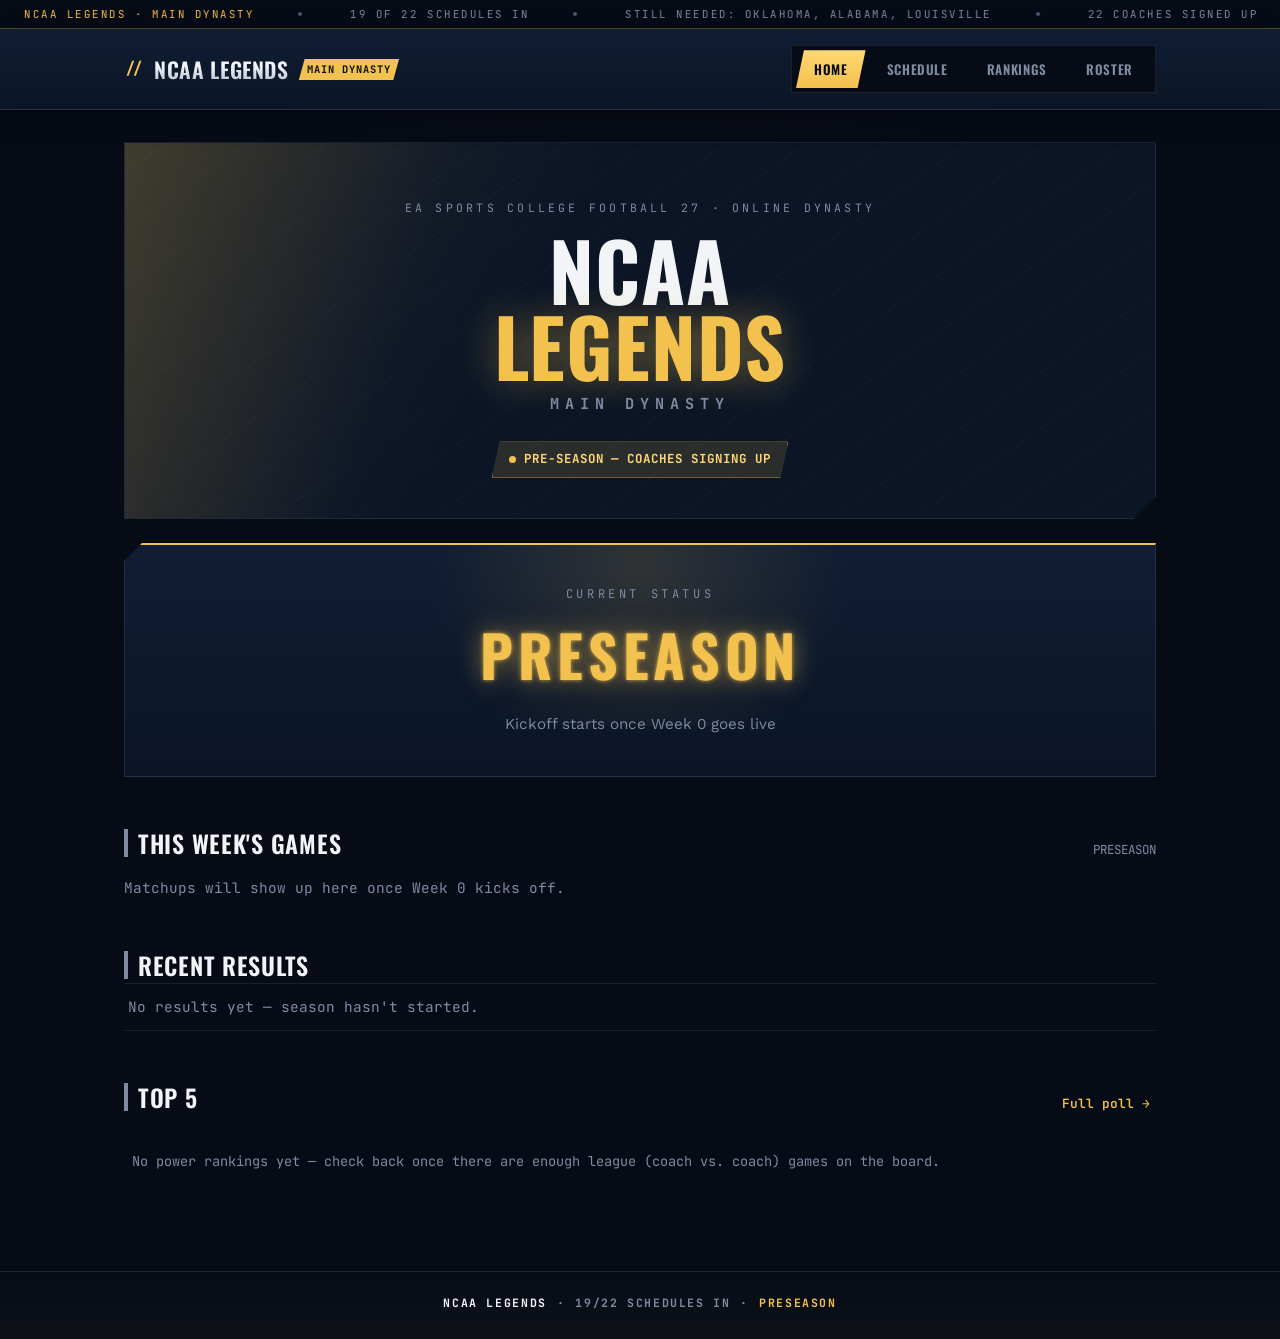
==== index.html @ 8797f4f7 "Point meta tags at org root URL Site moved from jbwestfall.github.io/ncaalegends.github.io/ to the o" ====
<!DOCTYPE html>
<html lang="en">
<head>
<meta charset="UTF-8">
<meta name="viewport" content="width=device-width, initial-scale=1.0">
<title>NCAA Legends — Main Dynasty</title>
<meta name="description" content="NCAA Legends Main Dynasty — an EA Sports College Football 27 online dynasty league. Schedule, power rankings, and roster.">

<!-- Favicon -->
<link rel="icon" type="image/svg+xml" href="favicon.svg">
<link rel="icon" type="image/png" sizes="32x32" href="favicon-32.png">
<link rel="apple-touch-icon" sizes="180x180" href="apple-touch-icon.png">

<!-- ============================================================
     LINK PREVIEWS (Discord, iMessage, Slack, Twitter)
     These MUST be absolute URLs — a relative path shows no preview
     at all. If the Pages URL ever changes (renaming the repo, or
     adding a custom domain), update all four below.

     The repo "ncaalegends.github.io" lives in the org "ncaalegends",
     so GitHub serves it as the organization site at the bare root -
     no account name, no path segment.
     ============================================================ -->
<meta property="og:type" content="website">
<meta property="og:site_name" content="NCAA Legends">
<meta property="og:title" content="NCAA Legends — Main Dynasty">
<meta property="og:description" content="EA Sports College Football 27 online dynasty. Schedule, power rankings, and the coach roster.">
<meta property="og:url" content="https://ncaalegends.github.io/">
<meta property="og:image" content="https://ncaalegends.github.io/og-image.png">
<meta property="og:image:width" content="1200">
<meta property="og:image:height" content="630">
<meta name="twitter:card" content="summary_large_image">
<meta name="twitter:title" content="NCAA Legends — Main Dynasty">
<meta name="twitter:description" content="EA Sports College Football 27 online dynasty. Schedule, power rankings, and the coach roster.">
<meta name="twitter:image" content="https://ncaalegends.github.io/og-image.png">
<link rel="canonical" href="https://ncaalegends.github.io/">
<meta name="theme-color" content="#060b16">

<link rel="preconnect" href="https://fonts.googleapis.com">
<link rel="preconnect" href="https://fonts.gstatic.com" crossorigin>
<link href="https://fonts.googleapis.com/css2?family=Oswald:wght@400;500;600;700&family=JetBrains+Mono:wght@400;600;700&family=Work+Sans:wght@400;500;600;700&display=swap" rel="stylesheet">
<link rel="stylesheet" href="style.css">
</head>
<body>

<a class="skip-link" href="#main">Skip to content</a>

<!-- Filled by renderTicker() from the data files — see script.js -->
<div class="ticker" aria-hidden="true">
  <div class="ticker-track" id="ticker-track"></div>
</div>

<header class="site-header">
  <div class="header-inner">
    <div class="league-mark">
      <span class="hash">//</span>
      <span class="league-name" id="league-name">NCAA LEGENDS</span>
      <span class="league-badge">MAIN DYNASTY</span>
    </div>
    <nav class="tabs" id="tabs" role="tablist" aria-label="Sections">
      <button class="tab-btn active" data-tab="home" role="tab" aria-selected="true" aria-controls="home">Home</button>
      <button class="tab-btn" data-tab="schedule" role="tab" aria-selected="false" aria-controls="schedule">Schedule</button>
      <button class="tab-btn" data-tab="rankings" role="tab" aria-selected="false" aria-controls="rankings">Rankings</button>
      <button class="tab-btn" data-tab="roster" role="tab" aria-selected="false" aria-controls="roster">Roster</button>
    </nav>
  </div>
</header>

<main id="main">

  <!-- HOME -->
  <section id="home" class="tab-panel active" role="tabpanel" tabindex="-1">

    <div class="hero">
      <div class="hero-bg"></div>
      <div class="hero-stripe"></div>
      <p class="hero-eyebrow">EA SPORTS COLLEGE FOOTBALL 27 &middot; ONLINE DYNASTY</p>
      <h1 class="hero-title">NCAA <span>LEGENDS</span></h1>
      <p class="hero-sub">MAIN DYNASTY</p>

      <div class="hero-status">
        <span class="status-dot"></span>
        <span id="launch-status">PRE-SEASON — COACHES SIGNING UP</span>
      </div>
    </div>

    <div class="jumbotron">
      <div class="jumbo-glow"></div>
      <div class="jumbo-frame" id="jumbo-frame"></div>
      <p class="jumbo-sub" id="week-summary"></p>
    </div>

    <div class="section-block">
      <div class="section-head">
        <h2 class="section-title">This Week's Games</h2>
        <span class="section-tag" id="this-week-tag"></span>
      </div>
      <div id="this-week-games"></div>
    </div>

    <div class="section-block">
      <h2 class="section-title">Recent Results</h2>
      <ul class="results-ticker" id="recent-results"></ul>
    </div>

    <div class="section-block">
      <div class="section-head">
        <h2 class="section-title">Top 5</h2>
        <button class="link-btn" data-tab="rankings">Full poll &rarr;</button>
      </div>
      <ol class="poll-list poll-preview" id="rankings-preview"></ol>
    </div>

  </section>

  <!-- SCHEDULE -->
  <section id="schedule" class="tab-panel" role="tabpanel" tabindex="-1">
    <div class="section-head">
      <h2 class="section-title">Schedule</h2>
      <span class="section-tag" id="schedule-coverage-tag"></span>
    </div>

    <div class="sched-toggle">
      <button class="sched-toggle-btn active" data-sched-view="weekly">Weekly</button>
      <button class="sched-toggle-btn" data-sched-view="team">By Team</button>
    </div>

    <div id="sched-weekly" class="sched-view active">
      <div class="sched-controls">
        <label for="week-select">Week</label>
        <select id="week-select"></select>
      </div>
      <div id="weekly-games"></div>
    </div>

    <div id="sched-team" class="sched-view">
      <div class="sched-controls">
        <label for="team-select">Team</label>
        <select id="team-select"></select>
      </div>
      <div id="team-schedule"></div>
    </div>
  </section>

  <!-- RANKINGS -->
  <section id="rankings" class="tab-panel" role="tabpanel" tabindex="-1">
    <div class="section-head">
      <h2 class="section-title">Power Rankings</h2>
      <span class="section-tag" id="rankings-week-label"></span>
    </div>
    <p class="rankings-note">Ranks league games only — coach vs. coach results, not CPU matchups.</p>
    <ol class="poll-list" id="full-rankings"></ol>
  </section>

  <!-- ROSTER -->
  <section id="roster" class="tab-panel" role="tabpanel" tabindex="-1">
    <div class="section-head">
      <h2 class="section-title">Coaches &amp; Teams</h2>
      <span class="section-tag" id="roster-count-tag"></span>
    </div>
    <div class="roster-grid" id="roster-grid"></div>
  </section>

</main>

<footer class="site-footer">
  <div class="footer-status" id="footer-status"></div>
  <div class="footer-links" id="footer-links"></div>
</footer>

<!-- Data files load before the logic. defer keeps them in order
     and waits for the DOM, so no DOMContentLoaded wrapper needed. -->
<script src="league-data.js" defer></script>
<script src="schedule-data.js" defer></script>
<script src="script.js" defer></script>
</body>
</html>
---- style.css ----
/* ============================================================
   DESIGN TOKENS
   Palette: EA Sports "gameday" HUD — deep navy field-under-lights,
   chrome steel, and a hot gold accent, with crimson reserved for
   live/urgent states. Diagonal-cut panels and angular buttons
   echo the menu language of EA Sports College Football 27.
   Type: Oswald (condensed display), Work Sans (body),
   JetBrains Mono (stats + digits).
   ============================================================ */
:root {
  --navy-deep: #060b16;
  --navy: #0b1526;
  --navy-panel: #101d33;
  /* --steel is the muted TEXT tone (4.9:1 on panels — readable).
     --steel-dim is 2.4:1 and must only ever be used for borders,
     separators and backgrounds. Never put text in steel-dim. */
  --steel: #7f8ba3;
  --steel-dim: #4d5872;

  /* Per-team accent. Set inline as --team on roster cards and
     schedule headers; falls back to gold when a team has none. */
  --team: var(--gold);
  --chalk: #f2f4f8;
  --gold: #f2c14e;
  --gold-bright: #ffd873;
  --gold-dim: rgba(242, 193, 78, 0.14);
  --crimson: #e0263a;
  --win: #3ecf7e;

  /* Twitch purple, lifted. The official #9146FF only manages 4.2:1
     against dark text at this size; this reads the same at a glance
     and clears AA at 7.4:1. */
  --twitch: #b388ff;
  --twitch-bright: #c9a8ff;
  --line: rgba(242, 244, 248, 0.09);
  --line-gold: rgba(242, 193, 78, 0.35);

  --font-display: 'Oswald', sans-serif;
  --font-body: 'Work Sans', sans-serif;
  --font-mono: 'JetBrains Mono', monospace;

  --cut: 14px; /* diagonal clip amount used across panels */
}

* { box-sizing: border-box; }

body {
  margin: 0;
  background:
    radial-gradient(1100px 500px at 50% -10%, rgba(242, 193, 78, 0.07), transparent 60%),
    var(--navy-deep);
  color: var(--chalk);
  font-family: var(--font-body);
  line-height: 1.5;
  -webkit-font-smoothing: antialiased;
}

h1, h2, h3 { margin: 0; }

button {
  font-family: inherit;
  cursor: pointer;
  border: none;
  background: none;
  color: inherit;
}

a { color: var(--gold); }

::selection { background: var(--gold); color: var(--navy-deep); }

.skip-link {
  position: absolute;
  left: -9999px;
  top: 0;
  z-index: 100;
  background: var(--gold);
  color: var(--navy-deep);
  padding: 10px 16px;
  font-weight: 700;
}
.skip-link:focus { left: 0; }

/* ============================================================
   TICKER (top HUD strip)
   ============================================================ */
.ticker {
  background: var(--navy-deep);
  border-bottom: 1px solid var(--line-gold);
  overflow: hidden;
  white-space: nowrap;
}

.ticker-track {
  display: inline-flex;
  gap: 48px;
  padding: 6px 0;
  animation: ticker-scroll 26s linear infinite;
  will-change: transform;
}

/* Now that the ticker carries real content it runs quiet, with
   only the league name in gold — otherwise a full-width band of
   gold text competes with the hero directly beneath it. */
.ticker-track span {
  font-family: var(--font-mono);
  font-size: 0.68rem;
  letter-spacing: 0.14em;
  color: var(--steel);
  text-transform: uppercase;
  padding: 0 24px;
  position: relative;
}

/* Keyed by class, not :first-child — the track contains several
   repetitions and the lead segment of each one must be gold, or the
   highlight jumps position every time the loop wraps. */
.ticker-track .ts-lead { color: var(--gold); }

.ticker-track span::after {
  content: '';
  position: absolute;
  right: -24px;
  top: 50%;
  transform: translateY(-50%);
  width: 4px;
  height: 4px;
  background: var(--steel-dim);
  border-radius: 50%;
}

@keyframes ticker-scroll {
  from { transform: translateX(0); }
  to { transform: translateX(-50%); }
}

/* ============================================================
   HEADER / NAV
   ============================================================ */
.site-header {
  position: sticky;
  top: 0;
  z-index: 10;
  background: linear-gradient(180deg, var(--navy-panel), var(--navy));
  border-bottom: 1px solid var(--line);
  box-shadow: 0 8px 24px rgba(0, 0, 0, 0.35);
}

.header-inner {
  max-width: 1080px;
  margin: 0 auto;
  padding: 16px 24px;
  display: flex;
  align-items: center;
  justify-content: space-between;
  gap: 24px;
  flex-wrap: wrap;
}

.league-mark {
  display: flex;
  align-items: center;
  gap: 10px;
}

.league-mark .hash {
  color: var(--gold);
  font-family: var(--font-mono);
  font-weight: 700;
}

.league-name {
  font-family: var(--font-display);
  font-weight: 600;
  letter-spacing: 0.03em;
  font-size: 1.35rem;
  text-transform: uppercase;
  background: linear-gradient(180deg, var(--chalk) 40%, var(--steel) 140%);
  -webkit-background-clip: text;
  background-clip: text;
  color: transparent;
}

.league-badge {
  font-family: var(--font-mono);
  font-size: 0.65rem;
  font-weight: 700;
  letter-spacing: 0.1em;
  color: var(--navy-deep);
  background: var(--gold);
  padding: 3px 8px;
  clip-path: polygon(6px 0, 100% 0, calc(100% - 6px) 100%, 0 100%);
}

.tabs {
  display: flex;
  gap: 3px;
  background: var(--navy-deep);
  padding: 4px;
  border: 1px solid var(--line);
}

.tab-btn {
  padding: 9px 18px;
  font-family: var(--font-display);
  font-size: 0.82rem;
  font-weight: 600;
  letter-spacing: 0.05em;
  text-transform: uppercase;
  color: var(--steel);
  clip-path: polygon(8px 0, 100% 0, calc(100% - 8px) 100%, 0 100%);
  transition: color 0.15s, background 0.15s;
}

.tab-btn:hover { color: var(--chalk); }

.tab-btn.active {
  background: linear-gradient(180deg, var(--gold-bright), var(--gold));
  color: var(--navy-deep);
}

/* ============================================================
   LAYOUT
   ============================================================ */
main {
  max-width: 1080px;
  margin: 0 auto;
  padding: 32px 24px 80px;
}

.tab-panel { display: none; }
.tab-panel.active { display: block; }

.section-block { margin-top: 48px; }

.section-head {
  display: flex;
  align-items: baseline;
  justify-content: space-between;
  gap: 12px;
  margin-bottom: 16px;
}

.section-title {
  font-family: var(--font-display);
  font-weight: 600;
  text-transform: uppercase;
  letter-spacing: 0.03em;
  font-size: 1.5rem;
  color: var(--chalk);
  position: relative;
  padding-left: 14px;
}

.section-title::before {
  content: '';
  position: absolute;
  left: 0;
  top: 4px;
  bottom: 4px;
  width: 4px;
  background: var(--steel);
}

.section-tag {
  font-family: var(--font-mono);
  font-size: 0.78rem;
  color: var(--steel);
}

.link-btn {
  font-family: var(--font-mono);
  font-size: 0.8rem;
  color: var(--gold);
  font-weight: 600;
}
.link-btn:hover { text-decoration: underline; }

/* ============================================================
   HERO  (NCAA Legends wordmark + launch status)
   ============================================================ */
.hero {
  position: relative;
  overflow: hidden;
  padding: 56px 28px 40px;
  text-align: center;
  border: 1px solid var(--line);
  background: var(--navy);
  clip-path: polygon(0 0, 100% 0, 100% calc(100% - 22px), calc(100% - 22px) 100%, 0 100%);
}

.hero-bg {
  position: absolute;
  inset: 0;
  background:
    linear-gradient(120deg, rgba(242, 193, 78, 0.10) 0%, transparent 40%),
    repeating-linear-gradient(
      -35deg,
      rgba(242, 244, 248, 0.025) 0px,
      rgba(242, 244, 248, 0.025) 1px,
      transparent 1px,
      transparent 46px
    );
  pointer-events: none;
}

.hero-stripe {
  position: absolute;
  top: 0;
  left: -10%;
  width: 46%;
  height: 100%;
  background: linear-gradient(90deg, rgba(242, 193, 78, 0.16), transparent 80%);
  transform: skewX(-18deg);
  pointer-events: none;
}

.hero-eyebrow {
  position: relative;
  margin: 0;
  font-family: var(--font-mono);
  font-size: 0.72rem;
  letter-spacing: 0.28em;
  color: var(--steel);
  text-transform: uppercase;
}

.hero-title {
  position: relative;
  margin: 14px 0 0;
  font-family: var(--font-display);
  font-weight: 700;
  font-size: clamp(2.6rem, 9vw, 5rem);
  letter-spacing: 0.01em;
  line-height: 0.95;
  color: var(--chalk);
  text-transform: uppercase;
}

.hero-title span {
  display: block;
  color: var(--gold);
  text-shadow: 0 0 36px rgba(242, 193, 78, 0.45);
}

.hero-sub {
  position: relative;
  margin: 10px 0 0;
  font-family: var(--font-mono);
  font-size: 0.95rem;
  font-weight: 700;
  letter-spacing: 0.4em;
  color: var(--steel);
}

.hero-status {
  position: relative;
  display: inline-flex;
  align-items: center;
  gap: 8px;
  margin-top: 26px;
  padding: 8px 16px;
  border: 1px solid var(--line-gold);
  background: var(--gold-dim);
  clip-path: polygon(8px 0, 100% 0, calc(100% - 8px) 100%, 0 100%);
  font-family: var(--font-mono);
  font-size: 0.78rem;
  font-weight: 700;
  letter-spacing: 0.08em;
  color: var(--gold-bright);
  text-transform: uppercase;
}

.status-dot {
  width: 7px;
  height: 7px;
  border-radius: 50%;
  background: var(--gold);
  box-shadow: 0 0 0 0 rgba(242, 193, 78, 0.6);
  animation: pulse 1.8s ease-in-out infinite;
}

@keyframes pulse {
  0%   { box-shadow: 0 0 0 0 rgba(242, 193, 78, 0.55); }
  70%  { box-shadow: 0 0 0 8px rgba(242, 193, 78, 0); }
  100% { box-shadow: 0 0 0 0 rgba(242, 193, 78, 0); }
}

/* ============================================================
   JUMBOTRON
   ============================================================ */
.jumbotron {
  position: relative;
  margin-top: 24px;
  background: linear-gradient(180deg, var(--navy-panel), var(--navy));
  border: 1px solid var(--line);
  border-top: 2px solid var(--gold);
  padding: 40px 24px;
  text-align: center;
  overflow: hidden;
  clip-path: polygon(18px 0, 100% 0, 100% 100%, 0 100%, 0 18px);
}

.jumbo-preseason {
  font-family: var(--font-display);
  font-weight: 700;
  font-size: clamp(2.4rem, 8vw, 3.6rem);
  letter-spacing: 0.08em;
  color: var(--gold);
  text-shadow: 0 0 24px rgba(242, 193, 78, 0.55), 0 0 4px rgba(242, 193, 78, 0.8);
  margin-top: 8px;
  text-transform: uppercase;
}

.jumbo-glow {
  position: absolute;
  top: -60%;
  left: 50%;
  transform: translateX(-50%);
  width: 500px;
  height: 320px;
  background: radial-gradient(circle, var(--gold-dim) 0%, transparent 70%);
  pointer-events: none;
}

.jumbo-frame {
  position: relative;
  display: flex;
  flex-direction: column;
  align-items: center;
  gap: 0;
}

.jumbo-label {
  font-family: var(--font-mono);
  font-size: 0.75rem;
  letter-spacing: 0.3em;
  color: var(--steel);
}

.jumbo-word {
  font-family: var(--font-display);
  font-weight: 600;
  font-size: 1.6rem;
  letter-spacing: 0.15em;
  color: var(--chalk);
  margin-top: 8px;
}

.jumbo-number {
  font-family: var(--font-mono);
  font-weight: 700;
  font-size: 5.5rem;
  line-height: 1;
  color: var(--gold);
  text-shadow: 0 0 24px rgba(242, 193, 78, 0.55), 0 0 4px rgba(242, 193, 78, 0.8);
  margin-top: 4px;
  font-variant-numeric: tabular-nums;
}

.jumbo-sub {
  position: relative;
  margin: 16px 0 0;
  color: var(--steel);
  font-size: 0.95rem;
}

/* ============================================================
   GAME CARDS
   ============================================================ */
.game-grid {
  display: grid;
  grid-template-columns: repeat(auto-fill, minmax(240px, 1fr));
  gap: 12px;
}

.game-card {
  background: var(--navy-panel);
  border: 1px solid var(--line);
  border-left: 3px solid var(--steel-dim);
  padding: 16px;
  transition: background 0.15s, border-left-color 0.15s, transform 0.15s;
}

.game-card:hover {
  background: #13233d;
  transform: translateY(-1px);
}

/* Coach vs. coach — the games that actually matter to the league. */
.game-card.is-league { border-left-color: var(--gold); }

.game-card.is-live {
  border-left-color: var(--crimson);
  box-shadow: inset 0 0 0 1px rgba(224, 38, 58, 0.35);
}

.game-card .matchup {
  display: flex;
  align-items: center;
  justify-content: space-between;
  gap: 6px;
  font-family: var(--font-mono);
  font-weight: 600;
  font-size: 0.95rem;
}

.game-card .team { flex: 1; min-width: 0; }
.game-card .team.home { text-align: right; }
.game-card .at { color: var(--steel); font-size: 0.78rem; flex: 0 0 auto; }

/* Winner reads bright, loser recedes — one glance per card. */
.game-card .team.won { color: var(--chalk); }
.game-card .team.lost { color: var(--steel); }

.game-card .score {
  display: flex;
  align-items: baseline;
  justify-content: center;
  gap: 8px;
  font-family: var(--font-mono);
  font-size: 1.3rem;
  font-weight: 700;
  margin-top: 10px;
  font-variant-numeric: tabular-nums;
}

.game-card .score .s.won { color: var(--gold); }
.game-card .score .s.lost { color: var(--steel); font-weight: 400; }
.game-card .score .dash { color: var(--steel); font-weight: 400; }

.game-card .status {
  display: flex;
  align-items: center;
  justify-content: center;
  gap: 8px;
  margin-top: 10px;
  font-size: 0.7rem;
  letter-spacing: 0.08em;
  text-transform: uppercase;
  color: var(--steel);
}

.game-card.is-live .status { color: var(--crimson); font-weight: 700; }

/* ============================================================
   RESULTS TICKER
   ============================================================ */
.results-ticker {
  list-style: none;
  margin: 0;
  padding: 0;
  border-top: 1px solid var(--line);
}

.results-ticker li {
  display: flex;
  align-items: center;
  gap: 12px;
  padding: 12px 4px;
  border-bottom: 1px solid var(--line);
  font-family: var(--font-mono);
  font-size: 0.9rem;
}

.results-ticker .week-chip {
  flex: 0 0 auto;
  font-size: 0.7rem;
  color: var(--steel);
  background: transparent;
  border: 1px solid var(--line-gold);
  padding: 2px 8px;
  font-weight: 700;
}

.results-ticker .r-line {
  display: flex;
  align-items: baseline;
  gap: 8px;
  flex-wrap: wrap;
}

.results-ticker .r-team { color: var(--steel); }
.results-ticker .r-team.won { color: var(--chalk); font-weight: 600; }
.results-ticker .r-at { color: var(--steel); font-size: 0.75rem; }

.results-ticker .r-score {
  color: var(--steel);
  font-weight: 400;
  font-variant-numeric: tabular-nums;
}
.results-ticker .r-score.won { color: var(--gold); font-weight: 700; }

/* ============================================================
   POLL / RANKINGS
   ============================================================ */
.poll-list {
  list-style: none;
  counter-reset: rank;
  margin: 0;
  padding: 0;
}

/* 4 columns, and each row supplies exactly 4 items: the ::before
   counter plus .p-main, .p-record, .p-trend. Add an element in
   rankingRowHtml() and you must add a column here, or rows wrap. */
.poll-list li {
  counter-increment: rank;
  display: grid;
  grid-template-columns: 44px 1fr auto 48px;
  align-items: center;
  gap: 12px;
  padding: 12px 8px;
  border-bottom: 1px solid var(--line);
  transition: background 0.15s;
}

.poll-list li:hover { background: rgba(242, 244, 248, 0.03); }

.poll-list li::before {
  content: counter(rank);
  font-family: var(--font-mono);
  font-weight: 700;
  font-size: 1.2rem;
  color: var(--steel);
  text-align: center;
  font-variant-numeric: tabular-nums;
}

/* Gold marks the top of the poll rather than every rank number. */
.poll-list li:nth-child(-n + 3)::before { color: var(--chalk); }
.poll-list li:first-child::before { color: var(--gold); }

.poll-list .p-main {
  min-width: 0;
  display: flex;
  align-items: center;
  gap: 10px;
}
.poll-list .p-text { min-width: 0; }
.poll-list .p-team { font-weight: 600; display: block; }
.poll-list .p-coach { font-size: 0.8rem; color: var(--steel); display: block; }
.poll-list .p-record {
  font-family: var(--font-mono);
  color: var(--steel);
  font-size: 0.85rem;
  font-variant-numeric: tabular-nums;
}

.poll-list .p-trend {
  font-family: var(--font-mono);
  font-size: 0.8rem;
  font-weight: 600;
  text-align: center;
  cursor: default;
}
.p-trend.up { color: var(--win); }
.p-trend.down { color: var(--crimson); }
.p-trend.same { color: var(--steel); }

.poll-list.is-empty li::before { content: none; }

.poll-list li.poll-empty-msg {
  display: block;
  color: var(--steel);
  font-family: var(--font-mono);
  font-size: 0.85rem;
  padding: 20px 8px;
  border-bottom: none;
}

.rankings-note {
  margin: -6px 0 18px;
  color: var(--steel);
  font-family: var(--font-mono);
  font-size: 0.78rem;
}

/* ============================================================
   TEAM MARKS — logo with monogram underneath
   The monogram sits in normal flow and the logo is layered on
   top of it. If the image 404s it removes itself and the
   monogram shows through, so nothing ever collapses.
   ============================================================ */
.team-mark {
  position: relative;
  flex: 0 0 auto;
  display: inline-grid;
  place-items: center;
  border-radius: 50%;
  background: rgba(242, 244, 248, 0.94);
  overflow: hidden;
}

.tm-fallback {
  font-family: var(--font-display);
  font-weight: 700;
  letter-spacing: 0.02em;
  color: var(--navy-deep);
  line-height: 1;
}

/* While an image is present, the monogram stays hidden — otherwise
   it shows through the transparent parts of a logo. The <img>
   deletes itself on error, at which point this rule stops matching
   and the monogram becomes visible again. */
.team-mark:has(.tm-img) .tm-fallback { visibility: hidden; }

/* Light plate behind every logo — a lot of college marks are
   black or navy and would disappear against this background. */
.tm-img {
  position: absolute;
  inset: 0;
  width: 100%;
  height: 100%;
  object-fit: contain;
  padding: 14%;
  background: rgba(242, 244, 248, 0.94);
}

.tm-sm { width: 26px; height: 26px; }
.tm-sm .tm-fallback { font-size: 0.6rem; }
.tm-md { width: 34px; height: 34px; }
.tm-md .tm-fallback { font-size: 0.72rem; }
.tm-lg { width: 63px; height: 63px; }
.tm-lg .tm-fallback { font-size: 1.25rem; }
.tm-xl { width: 60px; height: 60px; }
.tm-xl .tm-fallback { font-size: 1.15rem; }

/* ============================================================
   ROSTER
   ============================================================ */
.roster-grid {
  display: grid;
  grid-template-columns: repeat(auto-fill, minmax(220px, 1fr));
  gap: 14px;
}

/* Flex column so the Twitch button can pin to the bottom — otherwise
   the 21 cards without a link leave a button-sized void and the row
   height jumps around. */
.roster-card {
  display: flex;
  flex-direction: column;
  align-items: flex-start;
  background: var(--navy-panel);
  border: 1px solid var(--line);
  padding: 18px;
  clip-path: polygon(0 0, 100% 0, 100% 100%, 12px 100%, 0 calc(100% - 12px));
  transition: background 0.15s, transform 0.15s;
}

/* Team color as a ring around the logo. Far more legible than a 3px
   hairline at the card's edge, and it puts the color next to the
   thing it identifies. */
.roster-card .team-mark {
  box-shadow: 0 0 0 3px var(--team), 0 0 0 4px rgba(6, 11, 22, 0.55);
  margin-bottom: 14px;
}

.roster-card:hover {
  background: #13233d;
  transform: translateY(-1px);
  box-shadow: 0 6px 20px rgba(0, 0, 0, 0.35);
}

/* The ring is the card's only team-color cue now, so it brightens
   on hover rather than the card border doing the work. */
.roster-card:hover .team-mark {
  box-shadow: 0 0 0 3px var(--team), 0 0 0 7px color-mix(in srgb, var(--team) 30%, transparent);
}

/* At-a-glance: has this coach turned in their schedule screenshots? */
.roster-card .r-sched {
  font-family: var(--font-mono);
  font-size: 0.68rem;
  letter-spacing: 0.06em;
  text-transform: uppercase;
}
.roster-card .r-sched.in { color: var(--win); }
.roster-card .r-sched.out { color: var(--steel); }

.roster-card .r-meta {
  display: flex;
  align-items: center;
  flex-wrap: wrap;
  gap: 6px 8px;
  margin-top: 10px;
}

.roster-card .r-conf {
  font-family: var(--font-mono);
  font-size: 0.62rem;
  font-weight: 700;
  letter-spacing: 0.08em;
  color: var(--chalk);
  background: rgba(242, 244, 248, 0.08);
  padding: 2px 7px;
}

.roster-card .r-team {
  font-family: var(--font-display);
  font-weight: 600;
  text-transform: uppercase;
  font-size: 1.1rem;
  letter-spacing: 0.02em;
}

.roster-card .r-coach {
  color: var(--steel);
  font-size: 0.85rem;
  margin: 3px 0 0;
}

.roster-card .twitch-link { margin-top: auto; padding-top: 6px; }
.roster-card .r-meta { margin-bottom: 14px; }

.twitch-link {
  display: inline-flex;
  align-items: center;
  gap: 6px;
  font-family: var(--font-mono);
  font-size: 0.8rem;
  font-weight: 700;
  color: var(--navy-deep);
  background: var(--twitch);
  padding: 6px 12px;
  text-decoration: none;
  transition: background 0.15s;
}
.twitch-link:hover { background: var(--twitch-bright); }

.no-stream {
  font-family: var(--font-mono);
  font-size: 0.8rem;
  color: var(--steel);
}

/* ============================================================
   SCHEDULE — Weekly / By Team toggle + views
   ============================================================ */
.sched-toggle {
  display: inline-flex;
  gap: 3px;
  background: var(--navy-deep);
  padding: 4px;
  border: 1px solid var(--line);
  margin-bottom: 20px;
}

.sched-toggle-btn {
  padding: 8px 20px;
  font-family: var(--font-display);
  font-size: 0.8rem;
  font-weight: 600;
  letter-spacing: 0.05em;
  text-transform: uppercase;
  color: var(--steel);
  clip-path: polygon(8px 0, 100% 0, calc(100% - 8px) 100%, 0 100%);
  transition: color 0.15s, background 0.15s;
}

.sched-toggle-btn:hover { color: var(--chalk); }

.sched-toggle-btn.active {
  background: linear-gradient(180deg, var(--gold-bright), var(--gold));
  color: var(--navy-deep);
}

.sched-view { display: none; }
.sched-view.active { display: block; }

.sched-controls {
  display: flex;
  align-items: center;
  gap: 10px;
  margin-bottom: 18px;
}

.sched-controls label {
  font-family: var(--font-mono);
  font-size: 0.75rem;
  letter-spacing: 0.08em;
  color: var(--steel);
  text-transform: uppercase;
}

.sched-controls select {
  appearance: none;
  background: var(--navy-panel);
  border: 1px solid var(--line-gold);
  color: var(--chalk);
  font-family: var(--font-display);
  font-weight: 600;
  font-size: 0.95rem;
  letter-spacing: 0.02em;
  padding: 8px 32px 8px 14px;
  clip-path: polygon(8px 0, 100% 0, calc(100% - 8px) 100%, 0 100%);
  background-image: linear-gradient(45deg, transparent 50%, var(--steel) 50%), linear-gradient(135deg, var(--steel) 50%, transparent 50%);
  background-position: calc(100% - 18px) center, calc(100% - 12px) center;
  background-size: 6px 6px, 6px 6px;
  background-repeat: no-repeat;
  cursor: pointer;
}

.sched-empty {
  color: var(--steel);
  font-family: var(--font-mono);
  font-size: 0.9rem;
}

/* Weekly view */
.week-game-row {
  display: flex;
  align-items: center;
  justify-content: space-between;
  gap: 16px;
  flex-wrap: wrap;
  background: var(--navy-panel);
  border: 1px solid var(--line);
  border-left: 3px solid var(--steel-dim);
  padding: 14px 16px;
  margin-bottom: 10px;
  transition: background 0.15s;
}

.week-game-row:hover { background: #13233d; }

.week-game-row.is-league {
  border-left-color: var(--gold);
  background: linear-gradient(90deg, rgba(242, 193, 78, 0.06), transparent 40%), var(--navy-panel);
}

.wg-teams {
  display: flex;
  align-items: center;
  gap: 10px;
  font-family: var(--font-mono);
  font-weight: 600;
  font-size: 0.95rem;
  color: var(--chalk);
}

.wg-team.won { color: var(--chalk); }
.wg-team.lost { color: var(--steel); }

.wg-at { color: var(--steel); font-size: 0.8rem; }

.wg-score {
  font-family: var(--font-mono);
  font-weight: 700;
  font-size: 1rem;
  font-variant-numeric: tabular-nums;
}
.wg-score.won { color: var(--gold); }
.wg-score.lost { color: var(--steel); font-weight: 400; }

.wg-meta {
  display: flex;
  align-items: center;
  gap: 10px;
  font-family: var(--font-mono);
  font-size: 0.78rem;
  color: var(--steel);
}

.wg-league-tag {
  font-size: 0.65rem;
  font-weight: 700;
  letter-spacing: 0.06em;
  color: var(--navy-deep);
  background: var(--gold);
  padding: 2px 8px;
  text-transform: uppercase;
}

.wg-final-tag {
  font-size: 0.65rem;
  font-weight: 700;
  letter-spacing: 0.06em;
  color: var(--chalk);
  background: var(--steel-dim);
  padding: 2px 8px;
  text-transform: uppercase;
}

.sched-off-block {
  margin-top: 20px;
  padding-top: 16px;
  border-top: 1px solid var(--line);
}

.sched-off-label {
  display: block;
  font-family: var(--font-mono);
  font-size: 0.72rem;
  letter-spacing: 0.1em;
  color: var(--steel);
  text-transform: uppercase;
  margin-bottom: 10px;
}

.sched-off-list {
  display: flex;
  flex-wrap: wrap;
  gap: 8px;
}

.sched-off-chip {
  font-family: var(--font-mono);
  font-size: 0.78rem;
  color: var(--chalk);
  background: var(--navy);
  border: 1px solid var(--line);
  padding: 6px 10px;
}

.sched-off-chip i { color: var(--steel); font-style: normal; }

/* By Team view */
/* Logo | name+meta | record. Grid rather than wrapping flex, so a long
   team or coach name reflows predictably instead of shoving the record
   onto its own ragged line. */
.team-sched-head {
  display: grid;
  grid-template-columns: auto 1fr auto;
  align-items: center;
  column-gap: 14px;
  margin-bottom: 16px;
  padding-bottom: 14px;
  border-bottom: 3px solid var(--team);
}

.tsh-text { min-width: 0; }

.tsh-meta {
  display: flex;
  flex-wrap: wrap;
  align-items: baseline;
  gap: 6px 10px;
  margin-top: 2px;
}

.team-sched-name {
  display: block;
  font-family: var(--font-display);
  font-weight: 700;
  font-size: 1.6rem;
  line-height: 1.1;
  text-transform: uppercase;
  color: var(--chalk);
  overflow-wrap: anywhere;
}

.team-sched-conf {
  font-family: var(--font-mono);
  font-size: 0.78rem;
  color: var(--steel);
  text-transform: uppercase;
}

.team-sched-coach {
  font-family: var(--font-mono);
  font-size: 0.78rem;
  color: var(--steel);
  min-width: 0;
  overflow-wrap: anywhere;
}
.team-sched-coach::before { content: "Coach: "; }

.team-sched-record {
  font-family: var(--font-mono);
  font-size: 0.9rem;
  font-weight: 700;
  color: var(--gold);
  font-variant-numeric: tabular-nums;
  white-space: nowrap;
}

/* 5 columns: week, vs/at, opponent, stadium, score. */
.team-sched-row {
  display: grid;
  grid-template-columns: 88px 40px 1fr auto 72px;
  align-items: center;
  gap: 14px;
  padding: 10px 4px;
  border-bottom: 1px solid var(--line);
  font-family: var(--font-mono);
  font-size: 0.88rem;
}

.team-sched-row.is-current {
  background: linear-gradient(90deg, rgba(242, 193, 78, 0.10), transparent 60%);
  box-shadow: inset 3px 0 0 var(--gold);
}

.team-sched-row.is-note {
  grid-template-columns: 88px 1fr;
  color: var(--steel);
  font-style: italic;
}

.tsr-week {
  white-space: nowrap;
  font-family: var(--font-display);
  font-weight: 600;
  color: var(--chalk);
  text-transform: uppercase;
  font-size: 0.85rem;
}

.tsr-loc {
  color: var(--steel);
  font-size: 0.75rem;
}

.tsr-opp {
  display: flex;
  align-items: center;
  gap: 8px;
  color: var(--chalk);
  font-weight: 600;
}

.tsr-stadium {
  color: var(--steel);
  font-size: 0.8rem;
  text-align: right;
}

.tsr-score {
  font-family: var(--font-mono);
  font-weight: 700;
  font-size: 0.9rem;
  text-align: right;
}

.tsr-score.win { color: var(--win); }
.tsr-score.loss { color: var(--crimson); }
.tsr-score.tie { color: var(--steel); }
.tsr-score.pending { color: var(--steel); }

@media (max-width: 640px) {
  /* Drop the stadium, never the score — the result is the whole
     point of the row, and hiding it left phones with no results. */
  .team-sched-row {
    grid-template-columns: 64px 26px 1fr 60px;
    column-gap: 10px;
    font-size: 0.82rem;
  }
  .team-sched-row.is-note { grid-template-columns: 64px 1fr; }
  .tsr-stadium { display: none; }

  /* Keep the League tag on mobile — it's the whole point of the
     view. Only the coach name inside it gets dropped, and the
     opponent block wraps so the tag sits under a long name. */
  .tsr-opp {
    flex-wrap: wrap;
    gap: 3px 6px;
    align-items: baseline;
  }
  .tsr-opp .wg-league-tag { display: inline-block; font-size: 0.58rem; padding: 1px 5px; }
  .lt-coach { display: none; }
  .tsr-week { font-size: 0.75rem; }

  /* Header stacks: logo beside the name, meta and record beneath. */
  .team-sched-head {
    grid-template-columns: auto 1fr;
    row-gap: 8px;
    align-items: center;
  }
  .team-sched-name { font-size: 1.2rem; }
  .tsh-meta { font-size: 0.9em; }
  .team-sched-record {
    grid-column: 1 / -1;
    justify-self: start;
    font-size: 0.85rem;
  }
}

/* Very narrow phones — the meta line gets its own row entirely. */
@media (max-width: 400px) {
  .team-sched-head { grid-template-columns: auto 1fr; column-gap: 10px; }
  .team-sched-name { font-size: 1.05rem; }
  .tsh-meta { flex-direction: column; gap: 2px; }
  .team-sched-row { grid-template-columns: 56px 22px 1fr 54px; column-gap: 8px; }
  .team-sched-row.is-note { grid-template-columns: 56px 1fr; }
  .tm-xl { width: 38px; height: 38px; }
}

/* ============================================================
   FOOTER
   ============================================================ */
.site-footer {
  text-align: center;
  padding: 22px 24px 28px;
  border-top: 1px solid var(--line);
  background: linear-gradient(180deg, transparent, rgba(242, 193, 78, 0.03));
}

/* Status bar — every segment is computed, never hand-edited. */
.footer-status {
  display: flex;
  align-items: center;
  justify-content: center;
  flex-wrap: wrap;
  gap: 10px;
  font-family: var(--font-mono);
  font-size: 0.72rem;
  font-weight: 700;
  letter-spacing: 0.14em;
  text-transform: uppercase;
  color: var(--steel);
}

/* League name leads, current phase closes in gold. */
.footer-status .fs-seg:first-child { color: var(--chalk); }
.footer-status .fs-seg:last-child { color: var(--gold); }

.fs-sep { color: var(--steel); }

.footer-links {
  display: flex;
  align-items: center;
  justify-content: center;
  flex-wrap: wrap;
  gap: 10px;
  margin-top: 10px;
  font-family: var(--font-mono);
  font-size: 0.75rem;
}
.footer-links:empty { display: none; }

.footer-links a {
  color: var(--steel);
  text-decoration: none;
  transition: color 0.15s;
}
.footer-links a:hover { color: var(--gold); text-decoration: underline; }

/* ============================================================
   RESPONSIVE
   ============================================================ */
@media (max-width: 560px) {
  main { padding: 24px 16px 64px; }
  .jumbo-number { font-size: 4rem; }
  .header-inner { flex-direction: column; align-items: flex-start; gap: 12px; }
  .hero { padding: 44px 18px 32px; }

  /* Hiding .p-record drops the row to 3 items, matching 3 columns. */
  .poll-list li { grid-template-columns: 28px 1fr 38px; gap: 8px; }
  .tm-xl { width: 44px; height: 44px; }
  .tm-xl .tm-fallback { font-size: 0.9rem; }
  .poll-list .p-record { display: none; }

  .tabs { width: 100%; }
  .tab-btn { flex: 1; padding: 9px 4px; text-align: center; }

  .game-grid { grid-template-columns: 1fr; }
  .week-game-row { gap: 8px; }
}

/* Reduced motion */
@media (prefers-reduced-motion: reduce) {
  * { transition: none !important; scroll-behavior: auto !important; }
  .ticker-track { animation: none; }
  .status-dot { animation: none; }
  .game-card:hover, .roster-card:hover { transform: none; }
}

/* Focus visibility */
button:focus-visible, a:focus-visible {
  outline: 2px solid var(--gold);
  outline-offset: 2px;
}
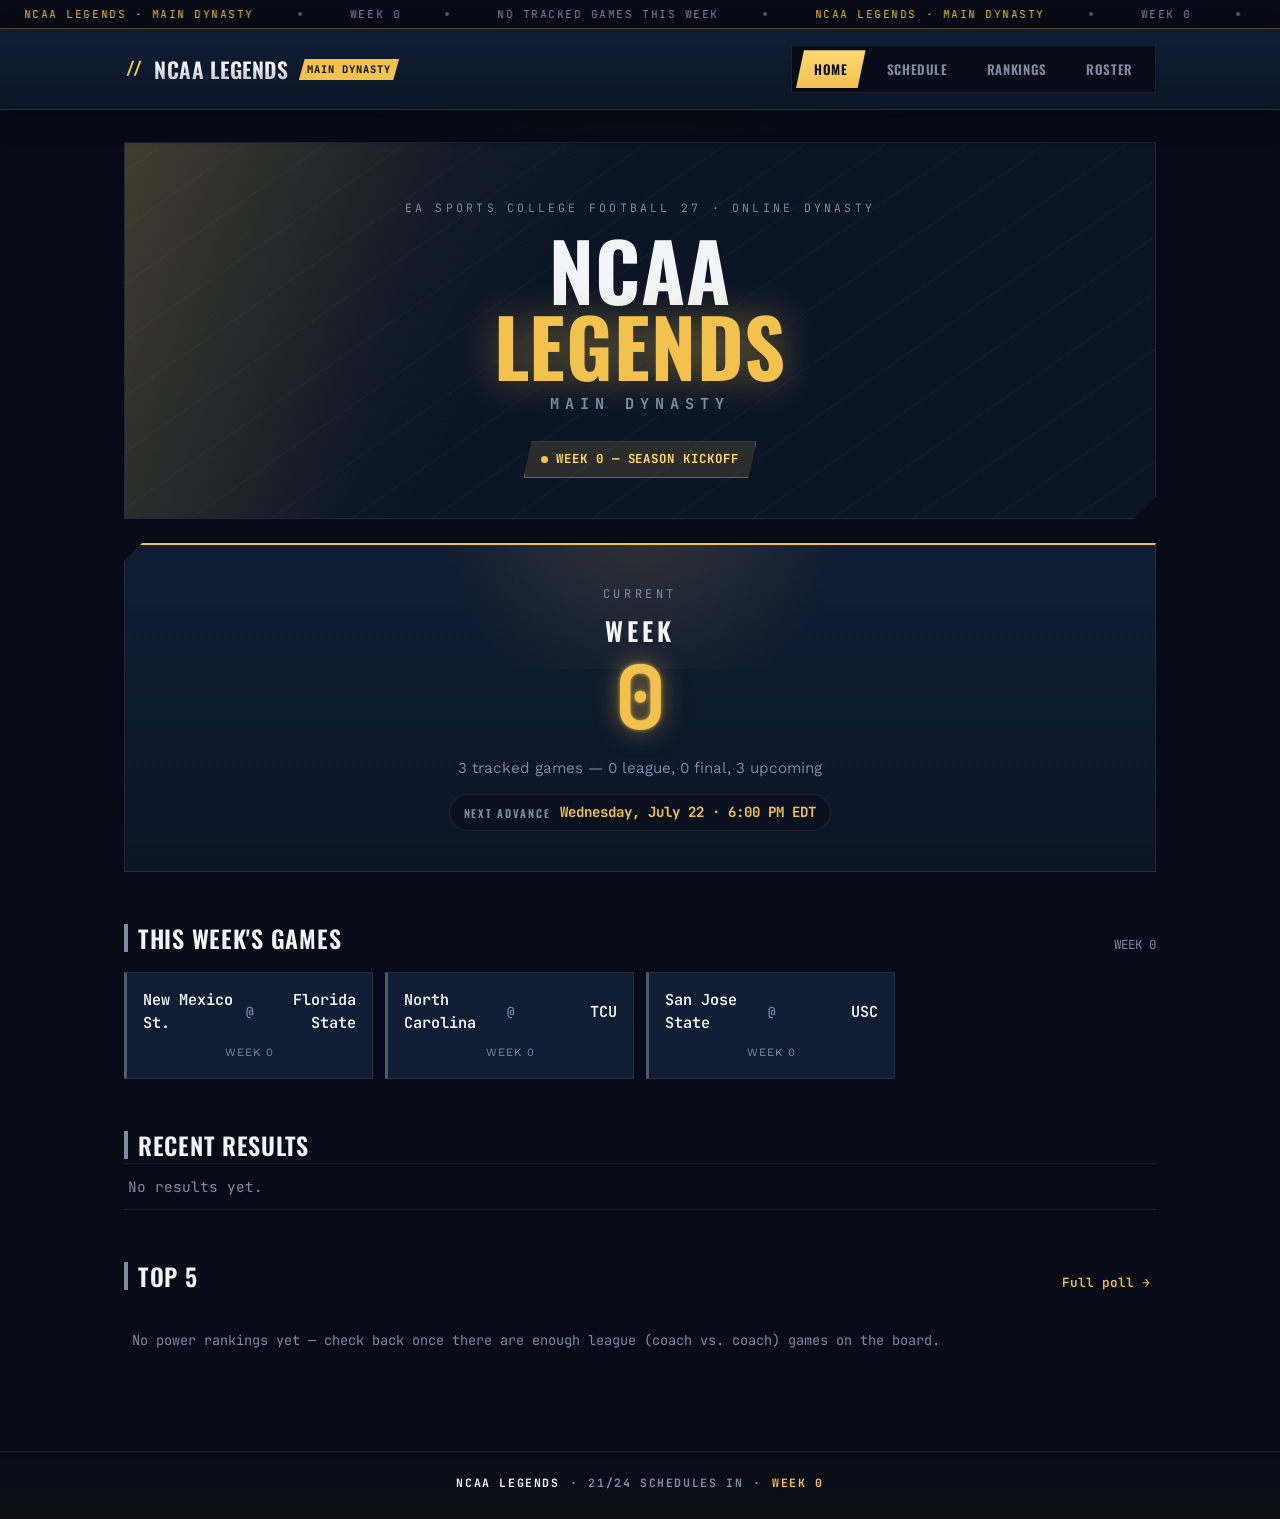
==== commit 5a6e3167: "Advance site to Week 0" ====
--- a/index.html
+++ b/index.html
@@ -88,6 +88,7 @@
       <div class="jumbo-glow"></div>
       <div class="jumbo-frame" id="jumbo-frame"></div>
       <p class="jumbo-sub" id="week-summary"></p>
+      <p class="jumbo-advance" id="next-advance" hidden></p>
     </div>
 
     <div class="section-block">
--- a/style.css
+++ b/style.css
@@ -465,6 +465,37 @@
   font-size: 0.95rem;
 }
 
+.jumbo-advance {
+  position: relative;
+  display: inline-flex;
+  align-items: center;
+  gap: 10px;
+  margin: 14px 0 0;
+  padding: 7px 14px;
+  border: 1px solid var(--line);
+  border-radius: 999px;
+  background: rgba(0, 0, 0, 0.22);
+}
+
+.jumbo-advance[hidden] {
+  display: none;
+}
+
+.advance-label {
+  font-family: var(--font-display);
+  font-size: 0.68rem;
+  font-weight: 600;
+  letter-spacing: 0.16em;
+  color: var(--steel);
+}
+
+.advance-when {
+  font-family: var(--font-mono);
+  font-size: 0.88rem;
+  font-weight: 700;
+  color: var(--gold);
+}
+
 /* ============================================================
    GAME CARDS
    ============================================================ */
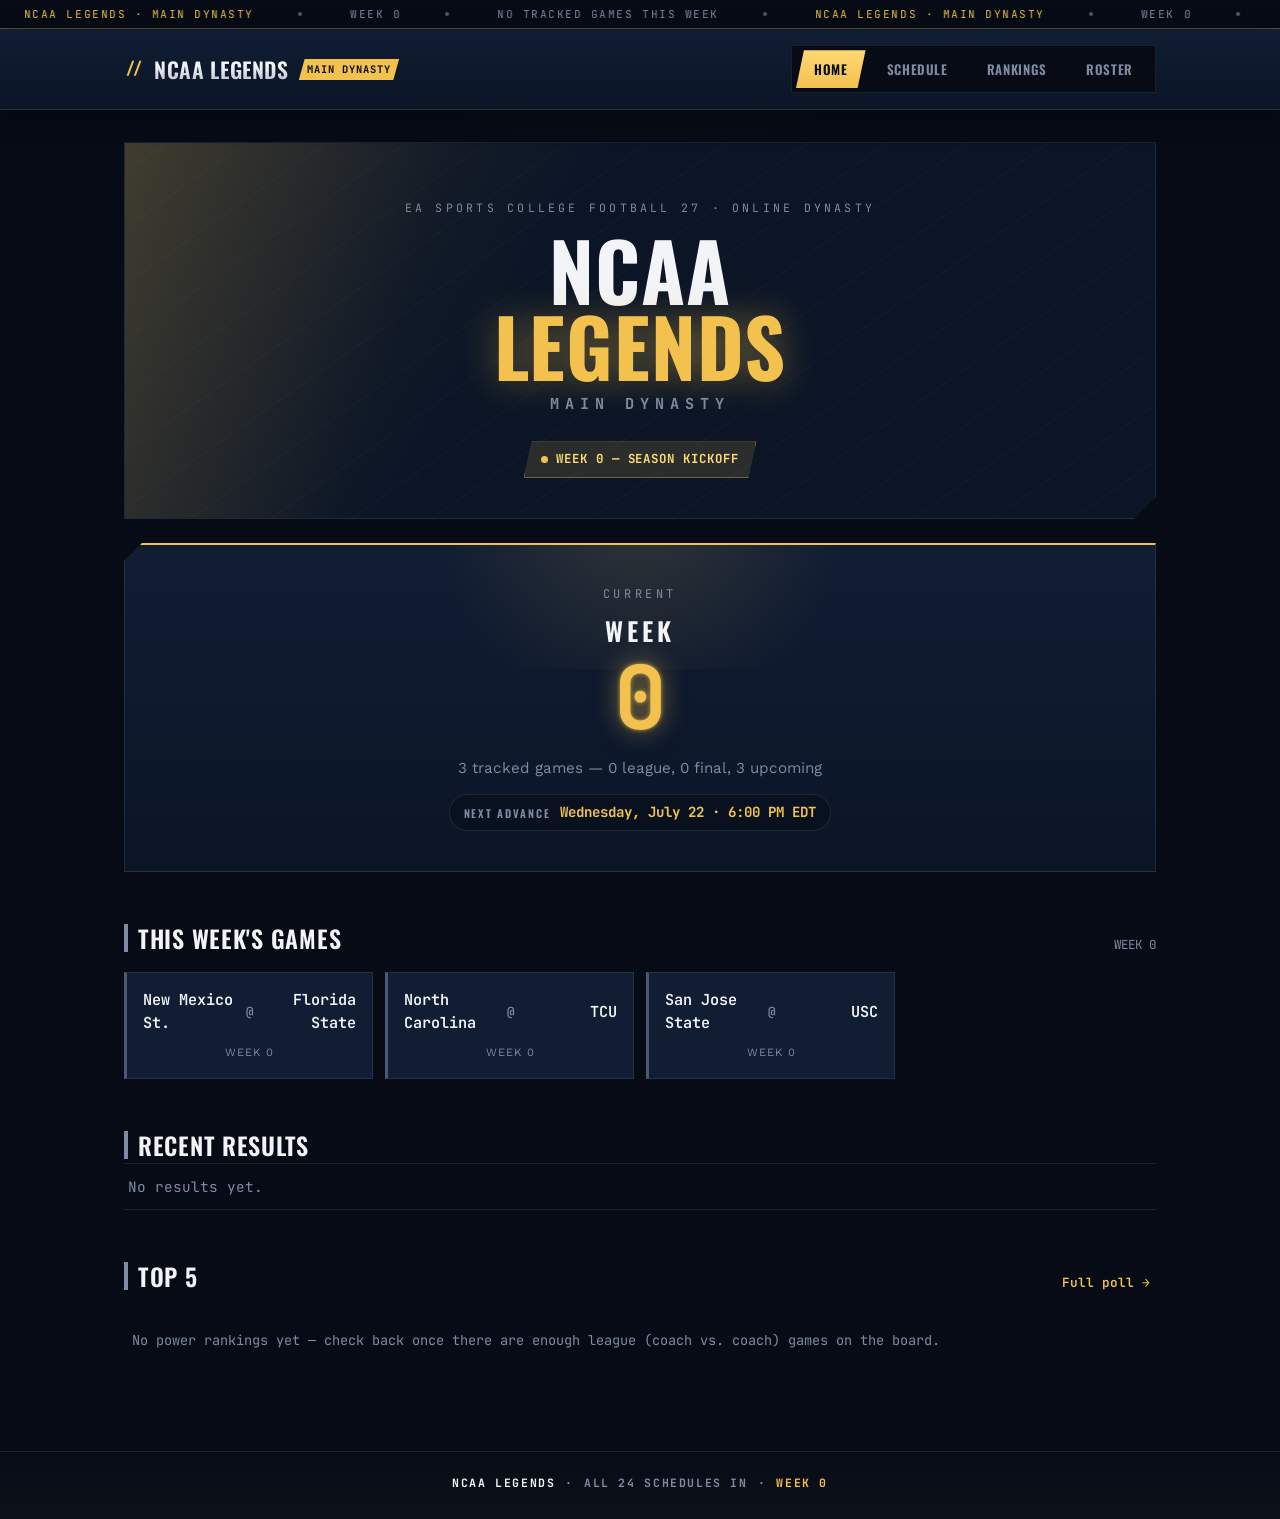
==== commit b8f31516: "Add Oklahoma, Alabama, Louisville schedules; drop schedule-status badges" ====
--- a/index.html
+++ b/index.html
@@ -118,7 +118,6 @@
   <section id="schedule" class="tab-panel" role="tabpanel" tabindex="-1">
     <div class="section-head">
       <h2 class="section-title">Schedule</h2>
-      <span class="section-tag" id="schedule-coverage-tag"></span>
     </div>
 
     <div class="sched-toggle">
@@ -157,7 +156,6 @@
   <section id="roster" class="tab-panel" role="tabpanel" tabindex="-1">
     <div class="section-head">
       <h2 class="section-title">Coaches &amp; Teams</h2>
-      <span class="section-tag" id="roster-count-tag"></span>
     </div>
     <div class="roster-grid" id="roster-grid"></div>
   </section>
--- a/style.css
+++ b/style.css
@@ -801,16 +801,6 @@
   box-shadow: 0 0 0 3px var(--team), 0 0 0 7px color-mix(in srgb, var(--team) 30%, transparent);
 }
 
-/* At-a-glance: has this coach turned in their schedule screenshots? */
-.roster-card .r-sched {
-  font-family: var(--font-mono);
-  font-size: 0.68rem;
-  letter-spacing: 0.06em;
-  text-transform: uppercase;
-}
-.roster-card .r-sched.in { color: var(--win); }
-.roster-card .r-sched.out { color: var(--steel); }
-
 .roster-card .r-meta {
   display: flex;
   align-items: center;
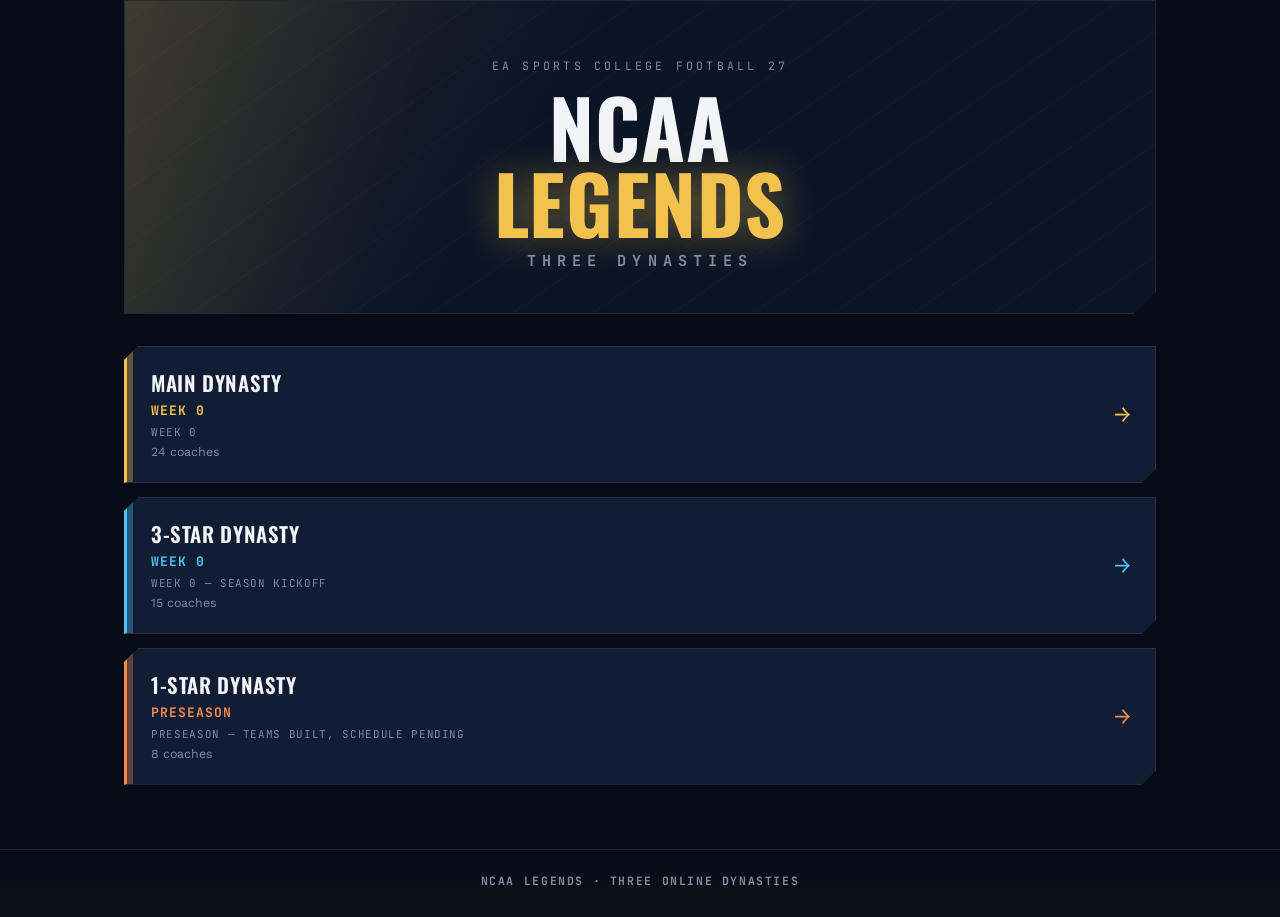
==== commit 16167e60: "1 Star, 3 Star, and design tweaks" ====
--- a/index.html
+++ b/index.html
@@ -3,35 +3,24 @@
 <head>
 <meta charset="UTF-8">
 <meta name="viewport" content="width=device-width, initial-scale=1.0">
-<title>NCAA Legends — Main Dynasty</title>
-<meta name="description" content="NCAA Legends Main Dynasty — an EA Sports College Football 27 online dynasty league. Schedule, power rankings, and roster.">
+<title>NCAA Legends — Dynasty Leagues</title>
+<meta name="description" content="NCAA Legends — three EA Sports College Football 27 online dynasties. Main, 3-Star, and 1-Star. Schedules, power rankings, and rosters.">
 
-<!-- Favicon -->
 <link rel="icon" type="image/svg+xml" href="favicon.svg">
 <link rel="icon" type="image/png" sizes="32x32" href="favicon-32.png">
 <link rel="apple-touch-icon" sizes="180x180" href="apple-touch-icon.png">
 
-<!-- ============================================================
-     LINK PREVIEWS (Discord, iMessage, Slack, Twitter)
-     These MUST be absolute URLs — a relative path shows no preview
-     at all. If the Pages URL ever changes (renaming the repo, or
-     adding a custom domain), update all four below.
-
-     The repo "ncaalegends.github.io" lives in the org "ncaalegends",
-     so GitHub serves it as the organization site at the bare root -
-     no account name, no path segment.
-     ============================================================ -->
 <meta property="og:type" content="website">
 <meta property="og:site_name" content="NCAA Legends">
-<meta property="og:title" content="NCAA Legends — Main Dynasty">
-<meta property="og:description" content="EA Sports College Football 27 online dynasty. Schedule, power rankings, and the coach roster.">
+<meta property="og:title" content="NCAA Legends — Dynasty Leagues">
+<meta property="og:description" content="Three EA Sports College Football 27 online dynasties. Main, 3-Star, and 1-Star.">
 <meta property="og:url" content="https://ncaalegends.github.io/">
 <meta property="og:image" content="https://ncaalegends.github.io/og-image.png">
 <meta property="og:image:width" content="1200">
 <meta property="og:image:height" content="630">
 <meta name="twitter:card" content="summary_large_image">
-<meta name="twitter:title" content="NCAA Legends — Main Dynasty">
-<meta name="twitter:description" content="EA Sports College Football 27 online dynasty. Schedule, power rankings, and the coach roster.">
+<meta name="twitter:title" content="NCAA Legends — Dynasty Leagues">
+<meta name="twitter:description" content="Three EA Sports College Football 27 online dynasties. Main, 3-Star, and 1-Star.">
 <meta name="twitter:image" content="https://ncaalegends.github.io/og-image.png">
 <link rel="canonical" href="https://ncaalegends.github.io/">
 <meta name="theme-color" content="#060b16">
@@ -40,137 +29,106 @@
 <link rel="preconnect" href="https://fonts.gstatic.com" crossorigin>
 <link href="https://fonts.googleapis.com/css2?family=Oswald:wght@400;500;600;700&family=JetBrains+Mono:wght@400;600;700&family=Work+Sans:wght@400;500;600;700&display=swap" rel="stylesheet">
 <link rel="stylesheet" href="style.css">
+<script src="people.js"></script>
 </head>
-<body>
+<body data-league="main">
 
 <a class="skip-link" href="#main">Skip to content</a>
 
-<!-- Filled by renderTicker() from the data files — see script.js -->
-<div class="ticker" aria-hidden="true">
-  <div class="ticker-track" id="ticker-track"></div>
-</div>
+<main id="main" class="picker-page">
 
-<header class="site-header">
-  <div class="header-inner">
-    <div class="league-mark">
-      <span class="hash">//</span>
-      <span class="league-name" id="league-name">NCAA LEGENDS</span>
-      <span class="league-badge">MAIN DYNASTY</span>
-    </div>
-    <nav class="tabs" id="tabs" role="tablist" aria-label="Sections">
-      <button class="tab-btn active" data-tab="home" role="tab" aria-selected="true" aria-controls="home">Home</button>
-      <button class="tab-btn" data-tab="schedule" role="tab" aria-selected="false" aria-controls="schedule">Schedule</button>
-      <button class="tab-btn" data-tab="rankings" role="tab" aria-selected="false" aria-controls="rankings">Rankings</button>
-      <button class="tab-btn" data-tab="roster" role="tab" aria-selected="false" aria-controls="roster">Roster</button>
-    </nav>
+  <div class="hero">
+    <div class="hero-bg"></div>
+    <div class="hero-stripe"></div>
+    <p class="hero-eyebrow">EA SPORTS COLLEGE FOOTBALL 27</p>
+    <h1 class="hero-title">NCAA <span>LEGENDS</span></h1>
+    <p class="hero-sub">THREE DYNASTIES</p>
   </div>
-</header>
 
-<main id="main">
-
-  <!-- HOME -->
-  <section id="home" class="tab-panel active" role="tabpanel" tabindex="-1">
-
-    <div class="hero">
-      <div class="hero-bg"></div>
-      <div class="hero-stripe"></div>
-      <p class="hero-eyebrow">EA SPORTS COLLEGE FOOTBALL 27 &middot; ONLINE DYNASTY</p>
-      <h1 class="hero-title">NCAA <span>LEGENDS</span></h1>
-      <p class="hero-sub">MAIN DYNASTY</p>
-
-      <div class="hero-status">
-        <span class="status-dot"></span>
-        <span id="launch-status">PRE-SEASON — COACHES SIGNING UP</span>
-      </div>
-    </div>
-
-    <div class="jumbotron">
-      <div class="jumbo-glow"></div>
-      <div class="jumbo-frame" id="jumbo-frame"></div>
-      <p class="jumbo-sub" id="week-summary"></p>
-      <p class="jumbo-advance" id="next-advance" hidden></p>
-    </div>
-
-    <div class="section-block">
-      <div class="section-head">
-        <h2 class="section-title">This Week's Games</h2>
-        <span class="section-tag" id="this-week-tag"></span>
-      </div>
-      <div id="this-week-games"></div>
-    </div>
-
-    <div class="section-block">
-      <h2 class="section-title">Recent Results</h2>
-      <ul class="results-ticker" id="recent-results"></ul>
-    </div>
-
-    <div class="section-block">
-      <div class="section-head">
-        <h2 class="section-title">Top 5</h2>
-        <button class="link-btn" data-tab="rankings">Full poll &rarr;</button>
-      </div>
-      <ol class="poll-list poll-preview" id="rankings-preview"></ol>
-    </div>
-
-  </section>
-
-  <!-- SCHEDULE -->
-  <section id="schedule" class="tab-panel" role="tabpanel" tabindex="-1">
-    <div class="section-head">
-      <h2 class="section-title">Schedule</h2>
-    </div>
-
-    <div class="sched-toggle">
-      <button class="sched-toggle-btn active" data-sched-view="weekly">Weekly</button>
-      <button class="sched-toggle-btn" data-sched-view="team">By Team</button>
-    </div>
-
-    <div id="sched-weekly" class="sched-view active">
-      <div class="sched-controls">
-        <label for="week-select">Week</label>
-        <select id="week-select"></select>
-      </div>
-      <div id="weekly-games"></div>
-    </div>
-
-    <div id="sched-team" class="sched-view">
-      <div class="sched-controls">
-        <label for="team-select">Team</label>
-        <select id="team-select"></select>
-      </div>
-      <div id="team-schedule"></div>
-    </div>
-  </section>
-
-  <!-- RANKINGS -->
-  <section id="rankings" class="tab-panel" role="tabpanel" tabindex="-1">
-    <div class="section-head">
-      <h2 class="section-title">Power Rankings</h2>
-      <span class="section-tag" id="rankings-week-label"></span>
-    </div>
-    <p class="rankings-note">Ranks league games only — coach vs. coach results, not CPU matchups.</p>
-    <ol class="poll-list" id="full-rankings"></ol>
-  </section>
-
-  <!-- ROSTER -->
-  <section id="roster" class="tab-panel" role="tabpanel" tabindex="-1">
-    <div class="section-head">
-      <h2 class="section-title">Coaches &amp; Teams</h2>
-    </div>
-    <div class="roster-grid" id="roster-grid"></div>
-  </section>
+  <!-- Cards are built by the script below from each league's own
+       league-data.js, so the week shown here can never disagree
+       with the week shown on the league's own page. -->
+  <div class="picker-grid" id="picker-grid">
+    <p class="sched-empty" id="picker-loading">Loading leagues&hellip;</p>
+  </div>
 
 </main>
 
 <footer class="site-footer">
-  <div class="footer-status" id="footer-status"></div>
-  <div class="footer-links" id="footer-links"></div>
+  <div class="footer-status">NCAA LEGENDS · THREE ONLINE DYNASTIES</div>
+  <div class="footer-links"></div>
 </footer>
 
-<!-- Data files load before the logic. defer keeps them in order
-     and waits for the DOM, so no DOMContentLoaded wrapper needed. -->
-<script src="league-data.js" defer></script>
-<script src="schedule-data.js" defer></script>
-<script src="script.js" defer></script>
+<script>
+/* ============================================================
+   LEAGUE PICKER
+   ------------------------------------------------------------
+   Each card's week comes from that league's league-data.js — the
+   same file its own page reads. Nothing about season state is
+   duplicated here, so the picker can't drift out of sync.
+
+   Those files are plain top-level `const` declarations meant for a
+   <script> tag, not modules. Fetching the text and running it
+   inside a Function body gives each one its own scope, which is
+   what makes it safe to load all three despite every file
+   declaring identically-named constants.
+   ============================================================ */
+/* Single source of truth, shared with the header switcher. */
+const LEAGUES = SITE_LEAGUES.map((l) => ({ slug: l.dir, ...l }));
+
+const esc = (s) => String(s ?? "").replace(/[&<>"']/g,
+  (c) => ({ "&": "&amp;", "<": "&lt;", ">": "&gt;", '"': "&quot;", "'": "&#39;" }[c]));
+
+function weekLabel(week) {
+  if (week === "PRESEASON") return "Preseason";
+  if (week === 14) return "Week 14 · Army-Navy";
+  if (week === 15) return "Week 15 · Championships";
+  return `Week ${week}`;
+}
+
+async function loadLeague(slug) {
+  const res = await fetch(`${slug}/league-data.js`, { cache: "no-cache" });
+  if (!res.ok) throw new Error(`HTTP ${res.status}`);
+  const src = await res.text();
+  return new Function(
+    `${src}\nreturn { SEASON, LEAGUE_INFO, COACHES };`
+  )();
+}
+
+function cardHtml(meta, data, failed) {
+  const coaches = failed ? null : (data.COACHES || []).length;
+  const week = failed ? "Unavailable" : weekLabel(data.SEASON.currentWeek);
+  const status = failed ? "" : (data.SEASON.statusLine || "");
+
+  return `
+    <a class="picker-card" href="${meta.slug}/" style="--team:${meta.accent}">
+      <span class="picker-bar"></span>
+      <span class="picker-body">
+        <span class="picker-label">${esc(meta.label)}</span>
+        <span class="picker-week">${esc(week)}</span>
+        ${status ? `<span class="picker-status">${esc(status)}</span>` : ""}
+        ${coaches !== null ? `<span class="picker-meta">${coaches} coaches</span>` : ""}
+      </span>
+      <span class="picker-go" aria-hidden="true">&rarr;</span>
+    </a>`;
+}
+
+(async function initPicker() {
+  const grid = document.getElementById("picker-grid");
+
+  /* Settled, not all — one league's data file failing to load must
+     not blank the whole picker. A failed card still links through. */
+  const results = await Promise.allSettled(LEAGUES.map((l) => loadLeague(l.slug)));
+
+  grid.innerHTML = LEAGUES.map((meta, i) => {
+    const r = results[i];
+    if (r.status === "rejected") {
+      console.warn(`[picker] ${meta.slug} data failed to load:`, r.reason);
+      return cardHtml(meta, null, true);
+    }
+    return cardHtml(meta, r.value, false);
+  }).join("");
+})();
+</script>
 </body>
 </html>
--- a/style.css
+++ b/style.css
@@ -35,6 +35,9 @@
   --line: rgba(242, 244, 248, 0.09);
   --line-gold: rgba(242, 193, 78, 0.35);
 
+  /* Ambient wash behind the page, tinted by the league accent. */
+  --accent-glow: rgba(242, 193, 78, 0.07);
+
   --font-display: 'Oswald', sans-serif;
   --font-body: 'Work Sans', sans-serif;
   --font-mono: 'JetBrains Mono', monospace;
@@ -42,12 +45,50 @@
   --cut: 14px; /* diagonal clip amount used across panels */
 }
 
+/* ============================================================
+   PER-LEAGUE ACCENTS
+   ------------------------------------------------------------
+   The three leagues share this entire stylesheet. The ONLY visual
+   difference between them is the accent ramp below, swapped by the
+   data-league attribute on <body>.
+
+   The variables keep their "gold" names on purpose. Every rule in
+   this file already reads --gold / --gold-bright / --gold-dim /
+   --line-gold, and renaming them to --accent would mean touching
+   several hundred declarations for no functional gain. Read "gold"
+   as "the league accent" throughout.
+
+     main    #f2c14e  gold      (original)
+     3star   #4ec3f2  ice blue
+     1star   #f2894e  copper
+
+   Any accent added later must clear the reserved colors: crimson
+   (#e0263a, live/urgent), win green (#3ecf7e), and Twitch purple
+   (#b388ff). Mint and chrome were rejected for colliding with the
+   first two.
+   ============================================================ */
+body[data-league="3star"] {
+  --gold: #4ec3f2;
+  --gold-bright: #86d9fa;
+  --gold-dim: rgba(78, 195, 242, 0.14);
+  --line-gold: rgba(78, 195, 242, 0.35);
+  --accent-glow: rgba(78, 195, 242, 0.07);
+}
+
+body[data-league="1star"] {
+  --gold: #f2894e;
+  --gold-bright: #ffab7a;
+  --gold-dim: rgba(242, 137, 78, 0.14);
+  --line-gold: rgba(242, 137, 78, 0.35);
+  --accent-glow: rgba(242, 137, 78, 0.07);
+}
+
 * { box-sizing: border-box; }
 
 body {
   margin: 0;
   background:
-    radial-gradient(1100px 500px at 50% -10%, rgba(242, 193, 78, 0.07), transparent 60%),
+    radial-gradient(1100px 500px at 50% -10%, var(--accent-glow), transparent 60%),
     var(--navy-deep);
   color: var(--chalk);
   font-family: var(--font-body);
@@ -169,6 +210,25 @@
   font-weight: 700;
 }
 
+/* The // mark doubles as the way back to the league picker. Kept
+   visually identical to the old static mark so the header doesn't
+   grow a second piece of chrome — it just becomes clickable. */
+.league-home {
+  text-decoration: none;
+  display: inline-flex;
+  padding: 2px 4px;
+  margin: -2px -4px;
+  border-radius: 3px;
+  transition: background 0.15s;
+}
+
+.league-home:hover { background: var(--gold-dim); }
+
+.league-home:focus-visible {
+  outline: 2px solid var(--gold);
+  outline-offset: 1px;
+}
+
 .league-name {
   font-family: var(--font-display);
   font-weight: 600;
@@ -192,12 +252,138 @@
   clip-path: polygon(6px 0, 100% 0, calc(100% - 6px) 100%, 0 100%);
 }
 
+/* ============================================================
+   LEAGUE SWITCHER
+   ------------------------------------------------------------
+   The badge is a <summary>, so it opens the menu on click and on
+   Enter/Space with no JS. Everything here is presentational; the
+   items themselves are built by renderLeagueSwitch().
+   ============================================================ */
+.league-switch {
+  position: relative;
+}
+
+/* Kills the default disclosure triangle in every engine. */
+.league-switch > summary {
+  /* Extra right padding so the caret clears the badge's angled
+     clip-path, which would otherwise shave it off. */
+  padding-right: 13px;
+  list-style: none;
+  cursor: pointer;
+  user-select: none;
+  display: inline-flex;
+  align-items: center;
+  gap: 6px;
+}
+.league-switch > summary::-webkit-details-marker { display: none; }
+.league-switch > summary::marker { content: ""; }
+
+/* A caret drawn in CSS rather than a glyph, so it can't pick up a
+   font fallback and render as a box on someone's machine. */
+.league-switch > summary::after {
+  content: "";
+  width: 0;
+  height: 0;
+  border-left: 3.5px solid transparent;
+  border-right: 3.5px solid transparent;
+  border-top: 4px solid currentColor;
+  opacity: 0.75;
+  transition: transform 0.15s;
+}
+
+.league-switch[open] > summary::after { transform: rotate(180deg); }
+
+.league-switch > summary:focus-visible {
+  outline: 2px solid var(--chalk);
+  outline-offset: 2px;
+}
+
+/* When there's only one league, the badge stays a plain label. */
+.league-switch.no-switch > summary { cursor: default; }
+.league-switch.no-switch > summary::after { display: none; }
+
+.league-menu {
+  position: absolute;
+  top: calc(100% + 8px);
+  left: 0;
+  z-index: 20;
+  min-width: 210px;
+  background: var(--navy-panel);
+  border: 1px solid var(--line);
+  box-shadow: 0 14px 34px rgba(0, 0, 0, 0.5);
+  padding: 5px;
+  display: flex;
+  flex-direction: column;
+  gap: 2px;
+}
+
+.league-menu-item {
+  display: flex;
+  align-items: center;
+  gap: 9px;
+  padding: 9px 11px;
+  text-decoration: none;
+  color: var(--chalk);
+  font-family: var(--font-display);
+  font-size: 0.86rem;
+  font-weight: 500;
+  letter-spacing: 0.03em;
+  text-transform: uppercase;
+  border-left: 2px solid transparent;
+  transition: background 0.12s, border-color 0.12s;
+}
+
+.league-menu-item:hover,
+.league-menu-item:focus-visible {
+  background: var(--navy);
+  border-left-color: var(--team);
+  outline: none;
+}
+
+/* The dot carries each league's own accent, not the current page's,
+   so the menu previews where you're going. */
+.lm-dot {
+  width: 8px;
+  height: 8px;
+  flex: 0 0 auto;
+  border-radius: 50%;
+  background: var(--team);
+}
+
+.lm-label { flex: 1 1 auto; }
+
+.lm-here {
+  font-family: var(--font-mono);
+  font-size: 0.55rem;
+  letter-spacing: 0.08em;
+  color: var(--steel);
+  text-transform: uppercase;
+}
+
+.league-menu-item.is-current {
+  background: var(--navy);
+  border-left-color: var(--team);
+}
+
+/* The container slants to match its buttons — it was the only square
+   edge left in a header where the tabs, the badge and every panel are
+   cut on the diagonal.
+
+   The offset is 10px, not the buttons' 8px, because the container is
+   taller. An identical pixel offset over a taller box produces a
+   shallower angle, and the mismatch is visible where a button's edge
+   sits near the container's.
+
+   No border: clip-path cuts the element's border along with its box,
+   so the diagonal edges would lose their line and only the top and
+   bottom would keep one. The dark fill against the header gradient
+   carries the shape on its own. */
 .tabs {
   display: flex;
   gap: 3px;
   background: var(--navy-deep);
-  padding: 4px;
-  border: 1px solid var(--line);
+  padding: 4px 6px;
+  clip-path: polygon(10px 0, 100% 0, calc(100% - 10px) 100%, 0 100%);
 }
 
 .tab-btn {
@@ -293,7 +479,7 @@
   position: absolute;
   inset: 0;
   background:
-    linear-gradient(120deg, rgba(242, 193, 78, 0.10) 0%, transparent 40%),
+    linear-gradient(120deg, color-mix(in srgb, var(--gold) 10%, transparent) 0%, transparent 40%),
     repeating-linear-gradient(
       -35deg,
       rgba(242, 244, 248, 0.025) 0px,
@@ -310,7 +496,7 @@
   left: -10%;
   width: 46%;
   height: 100%;
-  background: linear-gradient(90deg, rgba(242, 193, 78, 0.16), transparent 80%);
+  background: linear-gradient(90deg, color-mix(in srgb, var(--gold) 16%, transparent), transparent 80%);
   transform: skewX(-18deg);
   pointer-events: none;
 }
@@ -340,7 +526,7 @@
 .hero-title span {
   display: block;
   color: var(--gold);
-  text-shadow: 0 0 36px rgba(242, 193, 78, 0.45);
+  text-shadow: 0 0 36px color-mix(in srgb, var(--gold) 45%, transparent);
 }
 
 .hero-sub {
@@ -376,14 +562,14 @@
   height: 7px;
   border-radius: 50%;
   background: var(--gold);
-  box-shadow: 0 0 0 0 rgba(242, 193, 78, 0.6);
+  box-shadow: 0 0 0 0 color-mix(in srgb, var(--gold) 60%, transparent);
   animation: pulse 1.8s ease-in-out infinite;
 }
 
 @keyframes pulse {
-  0%   { box-shadow: 0 0 0 0 rgba(242, 193, 78, 0.55); }
-  70%  { box-shadow: 0 0 0 8px rgba(242, 193, 78, 0); }
-  100% { box-shadow: 0 0 0 0 rgba(242, 193, 78, 0); }
+  0%   { box-shadow: 0 0 0 0 color-mix(in srgb, var(--gold) 55.00000000000001%, transparent); }
+  70%  { box-shadow: 0 0 0 8px color-mix(in srgb, var(--gold) 0%, transparent); }
+  100% { box-shadow: 0 0 0 0 color-mix(in srgb, var(--gold) 0%, transparent); }
 }
 
 /* ============================================================
@@ -407,7 +593,7 @@
   font-size: clamp(2.4rem, 8vw, 3.6rem);
   letter-spacing: 0.08em;
   color: var(--gold);
-  text-shadow: 0 0 24px rgba(242, 193, 78, 0.55), 0 0 4px rgba(242, 193, 78, 0.8);
+  text-shadow: 0 0 24px color-mix(in srgb, var(--gold) 55.00000000000001%, transparent), 0 0 4px color-mix(in srgb, var(--gold) 80%, transparent);
   margin-top: 8px;
   text-transform: uppercase;
 }
@@ -453,7 +639,7 @@
   font-size: 5.5rem;
   line-height: 1;
   color: var(--gold);
-  text-shadow: 0 0 24px rgba(242, 193, 78, 0.55), 0 0 4px rgba(242, 193, 78, 0.8);
+  text-shadow: 0 0 24px color-mix(in srgb, var(--gold) 55.00000000000001%, transparent), 0 0 4px color-mix(in srgb, var(--gold) 80%, transparent);
   margin-top: 4px;
   font-variant-numeric: tabular-nums;
 }
@@ -860,12 +1046,17 @@
 /* ============================================================
    SCHEDULE — Weekly / By Team toggle + views
    ============================================================ */
+/* Same treatment as .tabs in the header — see the note there. Same
+   10px offset deliberately, not one re-derived for this control's
+   slightly shorter buttons: these are the same component pattern in
+   two places, and matching them exactly matters more than a pixel of
+   angle purity. */
 .sched-toggle {
   display: inline-flex;
   gap: 3px;
   background: var(--navy-deep);
-  padding: 4px;
-  border: 1px solid var(--line);
+  padding: 4px 6px;
+  clip-path: polygon(10px 0, 100% 0, calc(100% - 10px) 100%, 0 100%);
   margin-bottom: 20px;
 }
 
@@ -949,7 +1140,7 @@
 
 .week-game-row.is-league {
   border-left-color: var(--gold);
-  background: linear-gradient(90deg, rgba(242, 193, 78, 0.06), transparent 40%), var(--navy-panel);
+  background: linear-gradient(90deg, color-mix(in srgb, var(--gold) 6%, transparent), transparent 40%), var(--navy-panel);
 }
 
 .wg-teams {
@@ -1111,7 +1302,7 @@
 }
 
 .team-sched-row.is-current {
-  background: linear-gradient(90deg, rgba(242, 193, 78, 0.10), transparent 60%);
+  background: linear-gradient(90deg, color-mix(in srgb, var(--gold) 10%, transparent), transparent 60%);
   box-shadow: inset 3px 0 0 var(--gold);
 }
 
@@ -1216,7 +1407,7 @@
   text-align: center;
   padding: 22px 24px 28px;
   border-top: 1px solid var(--line);
-  background: linear-gradient(180deg, transparent, rgba(242, 193, 78, 0.03));
+  background: linear-gradient(180deg, transparent, color-mix(in srgb, var(--gold) 3%, transparent));
 }
 
 /* Status bar — every segment is computed, never hand-edited. */
@@ -1294,3 +1485,107 @@
   outline: 2px solid var(--gold);
   outline-offset: 2px;
 }
+
+/* ============================================================
+   LEAGUE PICKER (root landing page)
+   ------------------------------------------------------------
+   The root page has no tabs, no ticker and no data files of its
+   own — just the hero and three cards. It borrows --team as the
+   per-card accent, exactly like roster cards do, so a new league
+   only needs a colour in the LEAGUES array on that page.
+   ============================================================ */
+.picker-page {
+  max-width: 1080px;
+  margin: 0 auto;
+  padding: 0 24px 64px;
+}
+
+.picker-grid {
+  display: grid;
+  gap: 14px;
+  margin-top: 32px;
+}
+
+.picker-card {
+  display: flex;
+  align-items: stretch;
+  gap: 18px;
+  background: var(--navy-panel);
+  border: 1px solid var(--line);
+  border-left: 3px solid var(--team);
+  text-decoration: none;
+  color: inherit;
+  padding: 0;
+  clip-path: polygon(var(--cut) 0, 100% 0, 100% calc(100% - var(--cut)), calc(100% - var(--cut)) 100%, 0 100%, 0 var(--cut));
+  transition: background 0.15s, transform 0.15s;
+}
+
+.picker-card:hover {
+  background: #16263f;
+  transform: translateX(3px);
+}
+
+.picker-card:focus-visible {
+  outline: 2px solid var(--team);
+  outline-offset: 2px;
+}
+
+.picker-bar {
+  width: 6px;
+  flex: 0 0 auto;
+  background: var(--team);
+  opacity: 0.35;
+}
+
+.picker-body {
+  display: flex;
+  flex-direction: column;
+  gap: 3px;
+  padding: 20px 0;
+  flex: 1 1 auto;
+  min-width: 0;
+}
+
+.picker-label {
+  font-family: var(--font-display);
+  font-size: 1.3rem;
+  font-weight: 600;
+  letter-spacing: 0.03em;
+  text-transform: uppercase;
+  color: var(--chalk);
+}
+
+.picker-week {
+  font-family: var(--font-mono);
+  font-size: 0.82rem;
+  font-weight: 700;
+  letter-spacing: 0.08em;
+  text-transform: uppercase;
+  color: var(--team);
+}
+
+.picker-status,
+.picker-meta {
+  font-size: 0.78rem;
+  color: var(--steel);
+}
+
+.picker-status {
+  text-transform: uppercase;
+  letter-spacing: 0.06em;
+  font-family: var(--font-mono);
+  font-size: 0.68rem;
+}
+
+.picker-go {
+  display: grid;
+  place-items: center;
+  padding: 0 24px;
+  font-size: 1.4rem;
+  color: var(--team);
+  flex: 0 0 auto;
+}
+
+@media (min-width: 720px) {
+  .picker-grid { grid-template-columns: 1fr; }
+}
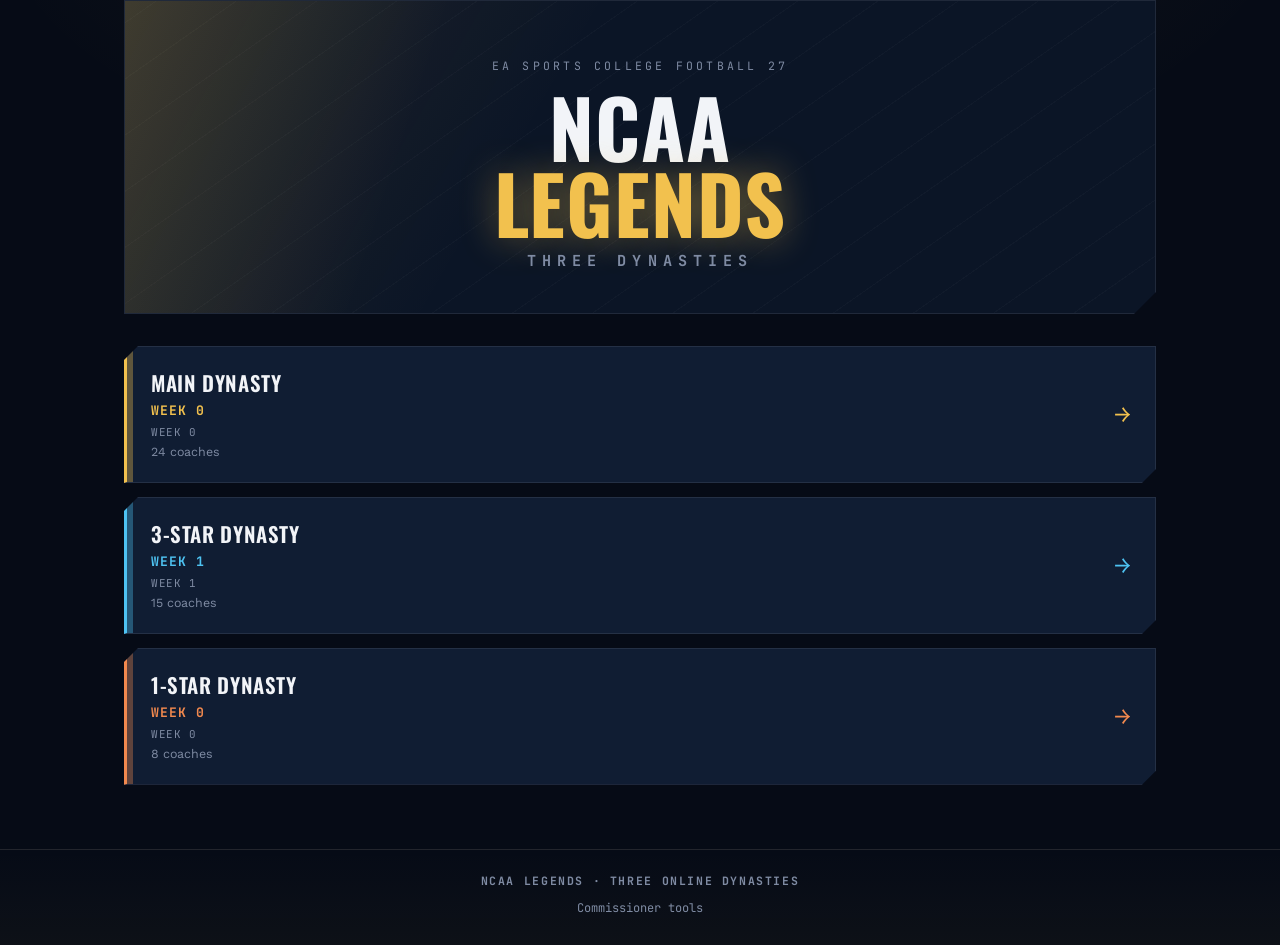
==== commit 61952995: "update footer and admin tools" ====
--- a/index.html
+++ b/index.html
@@ -56,7 +56,12 @@
 
 <footer class="site-footer">
   <div class="footer-status">NCAA LEGENDS · THREE ONLINE DYNASTIES</div>
-  <div class="footer-links"></div>
+  <!-- Written out rather than built by script.js: this page has its
+       own inline script and never loads it. The league pages get the
+       same link from renderFooter(). -->
+  <div class="footer-links">
+    <a href="admin/">Commissioner tools</a>
+  </div>
 </footer>
 
 <script>
--- a/style.css
+++ b/style.css
@@ -143,7 +143,9 @@
 /* Now that the ticker carries real content it runs quiet, with
    only the league name in gold — otherwise a full-width band of
    gold text competes with the hero directly beneath it. */
-.ticker-track span {
+/* Direct children only — a nested highlight span (.ts-win) should
+   inherit the typography but not get its own padding or divider dot. */
+.ticker-track > span {
   font-family: var(--font-mono);
   font-size: 0.68rem;
   letter-spacing: 0.14em;
@@ -158,7 +160,10 @@
    highlight jumps position every time the loop wraps. */
 .ticker-track .ts-lead { color: var(--gold); }
 
-.ticker-track span::after {
+/* Current-week winner, highlighted green inside its result segment. */
+.ticker-track .ts-win { color: var(--win); font-weight: 700; }
+
+.ticker-track > span::after {
   content: '';
   position: absolute;
   right: -24px;
@@ -685,9 +690,11 @@
 /* ============================================================
    GAME CARDS
    ============================================================ */
+/* Three across on the desktop — steps down to two on tablets and
+   one on phones (see the responsive block). */
 .game-grid {
   display: grid;
-  grid-template-columns: repeat(auto-fill, minmax(240px, 1fr));
+  grid-template-columns: repeat(3, 1fr);
   gap: 12px;
 }
 
@@ -695,14 +702,10 @@
   background: var(--navy-panel);
   border: 1px solid var(--line);
   border-left: 3px solid var(--steel-dim);
-  padding: 16px;
-  transition: background 0.15s, border-left-color 0.15s, transform 0.15s;
-}
-
-.game-card:hover {
-  background: #13233d;
-  transform: translateY(-1px);
-}
+  transition: border-left-color 0.15s, transform 0.15s;
+}
+
+.game-card:hover { transform: translateY(-1px); }
 
 /* Coach vs. coach — the games that actually matter to the league. */
 .game-card.is-league { border-left-color: var(--gold); }
@@ -712,53 +715,130 @@
   box-shadow: inset 0 0 0 1px rgba(224, 38, 58, 0.35);
 }
 
-.game-card .matchup {
+/* One team per row: logo, team + coach pill, score, winner arrow.
+   Stacking the teams keeps each team glued to its own score and
+   gamertag — no cross-referencing a shared row, and long names just
+   ellipsis inside their own row. */
+.game-card .gc-row {
+  display: flex;
+  align-items: center;
+  gap: 11px;
+  padding: 11px 14px;
+}
+.game-card .gc-row + .gc-row { border-top: 1px solid var(--line); }
+
+/* Winner reads green, loser recedes to steel. Green is distinct
+   from every dynasty's accent, so "won" never reads as "league." */
+.game-card .gc-row.is-win .gc-pts { color: var(--win); }
+.game-card .gc-row.is-win .gc-arrow { color: var(--win); }
+.game-card .gc-row.is-loss .gc-team { color: var(--steel); font-weight: 400; }
+.game-card .gc-row.is-loss .gc-pts { color: var(--steel); font-weight: 400; }
+
+/* Light plate so black/navy college marks don't vanish; monogram
+   underneath shows through if the ESPN image 404s and removes
+   itself. */
+.game-card .gc-logo {
+  flex: 0 0 auto;
+  width: 39px;
+  height: 39px;
+  border-radius: 50%;
+  background: rgba(242, 244, 248, 0.94);
+  display: grid;
+  place-items: center;
+  position: relative;
+  overflow: hidden;
+}
+.game-card .gc-logo img {
+  position: absolute;
+  inset: 0;
+  width: 100%;
+  height: 100%;
+  object-fit: contain;
+  padding: 11%;
+}
+.game-card .gc-mono {
+  font-family: var(--font-mono);
+  font-weight: 800;
+  font-size: 0.82rem;
+  color: var(--navy-deep);
+}
+.game-card .gc-logo:has(img) .gc-mono { visibility: hidden; }
+
+.game-card .gc-who { flex: 1 1 auto; min-width: 0; }
+
+.game-card .gc-team {
+  display: block;
+  font-family: var(--font-mono);
+  font-weight: 600;
+  font-size: 0.92rem;
+  color: var(--chalk);
+  white-space: nowrap;
+  overflow: hidden;
+  text-overflow: ellipsis;
+}
+
+/* Gamertag in a pill so it reads as a handle, not stray text. */
+.game-card .gc-coach {
+  display: inline-block;
+  max-width: 100%;
+  margin-top: 4px;
+  padding: 1px 6px;
+  font-family: var(--font-mono);
+  font-size: 0.66rem;
+  color: var(--steel);
+  background: rgba(242, 244, 248, 0.06);
+  border-radius: 3px;
+  white-space: nowrap;
+  overflow: hidden;
+  text-overflow: ellipsis;
+  vertical-align: top;
+}
+.game-card .gc-row.is-win .gc-coach {
+  color: var(--chalk);
+  background: rgba(242, 244, 248, 0.09);
+}
+.game-card .gc-cpu {
+  display: inline-block;
+  margin-top: 4px;
+  font-size: 0.66rem;
+  font-style: italic;
+  color: var(--steel-dim);
+}
+
+.game-card .gc-pts {
+  flex: 0 0 auto;
+  min-width: 1.5em;
+  text-align: right;
+  font-family: var(--font-mono);
+  font-weight: 700;
+  font-size: 1.15rem;
+  color: var(--chalk);
+  font-variant-numeric: tabular-nums;
+}
+.game-card .gc-pts.gc-dash { color: var(--steel-dim); font-weight: 400; }
+
+.game-card .gc-arrow {
+  flex: 0 0 auto;
+  width: 11px;
+  text-align: center;
+  font-size: 0.7rem;
+  color: transparent;
+}
+
+.game-card .gc-foot {
   display: flex;
   align-items: center;
   justify-content: space-between;
-  gap: 6px;
-  font-family: var(--font-mono);
-  font-weight: 600;
-  font-size: 0.95rem;
-}
-
-.game-card .team { flex: 1; min-width: 0; }
-.game-card .team.home { text-align: right; }
-.game-card .at { color: var(--steel); font-size: 0.78rem; flex: 0 0 auto; }
-
-/* Winner reads bright, loser recedes — one glance per card. */
-.game-card .team.won { color: var(--chalk); }
-.game-card .team.lost { color: var(--steel); }
-
-.game-card .score {
-  display: flex;
-  align-items: baseline;
-  justify-content: center;
   gap: 8px;
-  font-family: var(--font-mono);
-  font-size: 1.3rem;
-  font-weight: 700;
-  margin-top: 10px;
-  font-variant-numeric: tabular-nums;
-}
-
-.game-card .score .s.won { color: var(--gold); }
-.game-card .score .s.lost { color: var(--steel); font-weight: 400; }
-.game-card .score .dash { color: var(--steel); font-weight: 400; }
-
-.game-card .status {
-  display: flex;
-  align-items: center;
-  justify-content: center;
-  gap: 8px;
-  margin-top: 10px;
-  font-size: 0.7rem;
+  padding: 8px 14px;
+  font-size: 0.68rem;
   letter-spacing: 0.08em;
   text-transform: uppercase;
   color: var(--steel);
-}
-
-.game-card.is-live .status { color: var(--crimson); font-weight: 700; }
+  border-top: 1px solid var(--line);
+}
+
+.game-card.is-live .gc-foot { color: var(--crimson); font-weight: 700; }
 
 /* ============================================================
    RESULTS TICKER
@@ -954,8 +1034,9 @@
 }
 
 /* Flex column so the Twitch button can pin to the bottom — otherwise
-   the 21 cards without a link leave a button-sized void and the row
-   height jumps around. */
+   cards without a link leave a button-sized void and the row height
+   jumps around. (Deliberately not stating how many lack links: that
+   number changes every time a coach sends one in.) */
 .roster-card {
   display: flex;
   flex-direction: column;
@@ -1041,6 +1122,154 @@
   font-family: var(--font-mono);
   font-size: 0.8rem;
   color: var(--steel);
+}
+
+/* ------------------------------------------------------------
+   LIVE BADGE
+   Sits in .r-meta beside the conference chip. Same height as
+   .r-conf on purpose — it appears and disappears while the page
+   is open, and matching the chip means no reflow when it does.
+   ------------------------------------------------------------ */
+.live-badge {
+  display: inline-flex;
+  align-items: center;
+  gap: 5px;
+  font-family: var(--font-mono);
+  font-size: 0.62rem;
+  font-weight: 700;
+  letter-spacing: 0.08em;
+  color: #fff;
+  background: #e02b3c;
+  padding: 2px 7px;
+}
+
+.live-dot {
+  width: 5px;
+  height: 5px;
+  border-radius: 50%;
+  background: #fff;
+  animation: live-pulse 1.8s ease-in-out infinite;
+}
+
+@keyframes live-pulse {
+  0%, 100% { opacity: 1; }
+  50% { opacity: 0.25; }
+}
+
+/* ------------------------------------------------------------
+   CURRENTLY LIVE — Home tab band
+   The whole block is injected by JS only when someone is live, so
+   these styles never apply to an empty container — no :empty guard
+   needed. Sits between the jumbotron and This Week's Games.
+   ------------------------------------------------------------ */
+.live-now {
+  margin: 0 0 32px;
+}
+
+.live-now-head {
+  display: flex;
+  align-items: center;
+  gap: 9px;
+  margin-bottom: 14px;
+}
+
+.live-now-dot {
+  width: 9px;
+  height: 9px;
+  border-radius: 50%;
+  background: #e02b3c;
+  animation: live-pulse 1.8s ease-in-out infinite;
+}
+
+.live-now-title {
+  font-family: var(--font-display);
+  font-weight: 600;
+  text-transform: uppercase;
+  font-size: 1.1rem;
+  letter-spacing: 0.04em;
+  margin: 0;
+}
+
+.live-now-grid {
+  display: grid;
+  grid-template-columns: repeat(auto-fill, minmax(240px, 1fr));
+  gap: 12px;
+}
+
+.live-card {
+  display: flex;
+  align-items: center;
+  gap: 12px;
+  background: var(--navy-panel);
+  border: 1px solid rgba(224, 43, 60, 0.75);
+  box-shadow: inset 0 0 0 2px rgba(224, 43, 60, 0.75);
+  padding: 12px 14px;
+  clip-path: polygon(0 0, 100% 0, 100% 100%, 10px 100%, 0 calc(100% - 10px));
+}
+
+.live-card .team-mark {
+  flex: none;
+  box-shadow: 0 0 0 2px var(--team), 0 0 0 3px rgba(6, 11, 22, 0.55);
+}
+
+.live-card-text {
+  min-width: 0;
+  flex: 1;
+}
+
+.live-card-coach {
+  font-family: var(--font-display);
+  font-weight: 600;
+  text-transform: uppercase;
+  font-size: 0.95rem;
+  letter-spacing: 0.02em;
+  white-space: nowrap;
+  overflow: hidden;
+  text-overflow: ellipsis;
+}
+
+.live-card-team {
+  color: var(--steel);
+  font-size: 0.78rem;
+  white-space: nowrap;
+  overflow: hidden;
+  text-overflow: ellipsis;
+}
+
+.live-card-btn {
+  flex: none;
+  font-family: var(--font-mono);
+  font-size: 0.72rem;
+  font-weight: 700;
+  color: #fff;
+  background: #e02b3c;
+  padding: 6px 11px;
+  text-decoration: none;
+  transition: background 0.15s;
+}
+.live-card-btn:hover { background: #f2404f; }
+
+/* A live card earns a red edge — the badge alone is easy to miss in
+   a grid of 24.
+
+   The weight comes from an inset shadow rather than a thicker
+   border, for two reasons. The card is clip-path'd for its notched
+   corner, and clip-path shaves anything painted outside the box, so
+   an outer ring would come out cut. And border-width would change
+   the card's size, meaning the grid would shift the moment someone
+   goes live — the badge appears mid-session, so nothing about a
+   live card may alter its dimensions. */
+.roster-card.is-live {
+  border-color: rgba(224, 43, 60, 0.75);
+  box-shadow: inset 0 0 0 2px rgba(224, 43, 60, 0.75);
+}
+
+/* The hover rule sets box-shadow outright, which would drop the red
+   ring on hover. Restate both so a live card keeps its edge while
+   still getting the lift. */
+.roster-card.is-live:hover {
+  box-shadow: inset 0 0 0 2px rgba(224, 43, 60, 0.75),
+              0 6px 20px rgba(0, 0, 0, 0.35);
 }
 
 /* ============================================================
@@ -1472,11 +1701,18 @@
   .week-game-row { gap: 8px; }
 }
 
+/* Tablet: two game cards across before collapsing to one. */
+@media (min-width: 561px) and (max-width: 860px) {
+  .game-grid { grid-template-columns: repeat(2, 1fr); }
+}
+
 /* Reduced motion */
 @media (prefers-reduced-motion: reduce) {
   * { transition: none !important; scroll-behavior: auto !important; }
   .ticker-track { animation: none; }
   .status-dot { animation: none; }
+  .live-dot { animation: none; }
+  .live-now-dot { animation: none; }
   .game-card:hover, .roster-card:hover { transform: none; }
 }
 
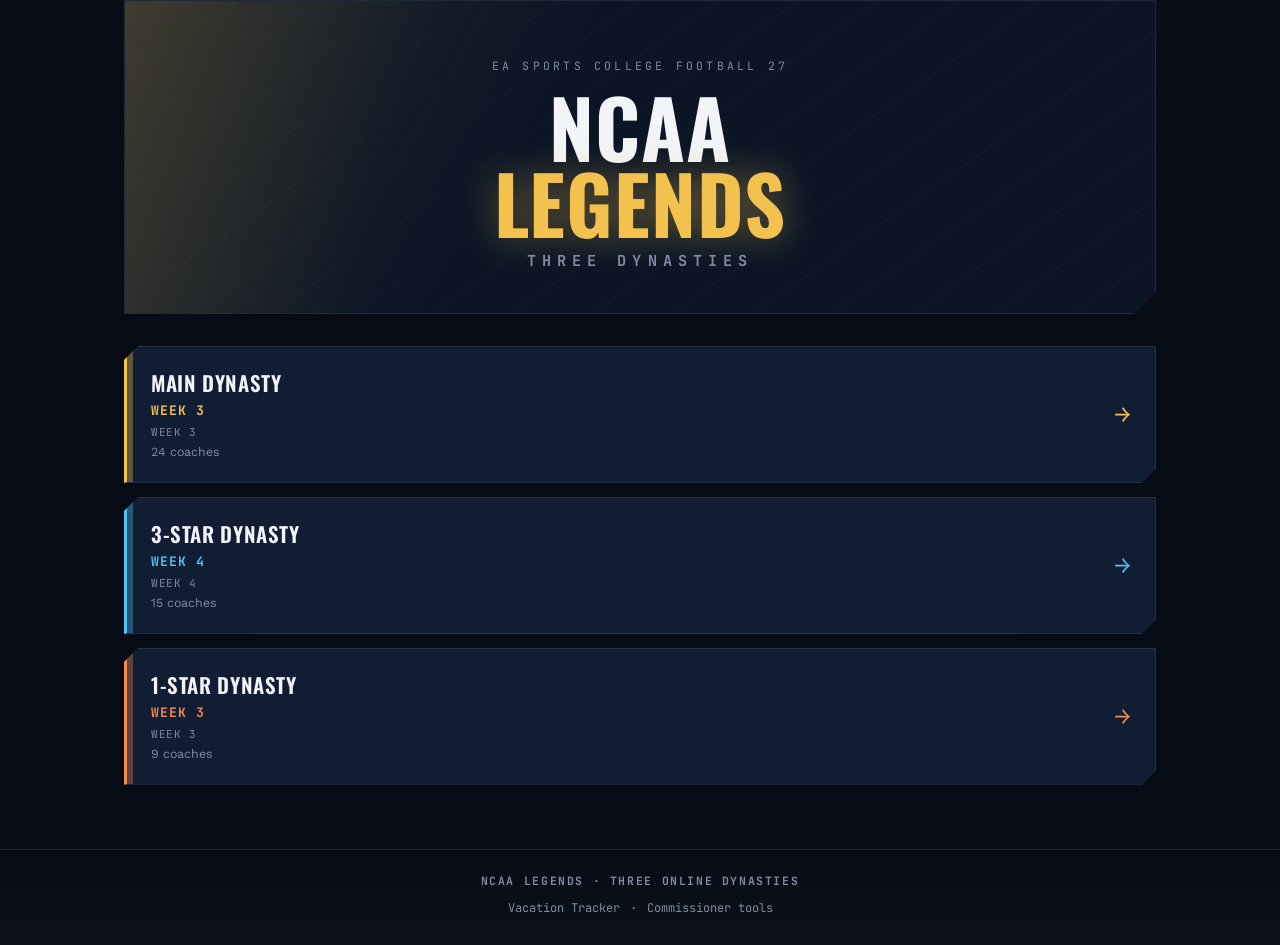
==== commit 32bd4d5c: "vacation tracker" ====
--- a/index.html
+++ b/index.html
@@ -60,6 +60,8 @@
        own inline script and never loads it. The league pages get the
        same link from renderFooter(). -->
   <div class="footer-links">
+    <a href="https://forms.gle/DSGCUREcdYovX6pi9" target="_blank" rel="noopener noreferrer">Vacation Tracker</a>
+    <span class="fs-sep">&middot;</span>
     <a href="admin/">Commissioner tools</a>
   </div>
 </footer>
--- a/style.css
+++ b/style.css
@@ -966,11 +966,195 @@
   border-bottom: none;
 }
 
+/* Full Power Rankings tab only: an L10 record + a right-aligned Score
+   column, plus a column header. The Home preview keeps the compact
+   4-column layout (no score). */
+#full-rankings li { grid-template-columns: 44px 1fr auto 48px 56px; }
+#full-rankings .p-score {
+  font-family: var(--font-mono);
+  font-weight: 600;
+  font-size: 0.95rem;
+  color: var(--chalk);
+  text-align: right;
+  font-variant-numeric: tabular-nums;
+}
+/* Header row — suppress the rank counter so it doesn't take a number. */
+#full-rankings .poll-head {
+  counter-increment: none;
+  padding-top: 2px;
+  padding-bottom: 6px;
+}
+#full-rankings .poll-head:hover { background: none; }
+#full-rankings .poll-head::before { content: none; }
+#full-rankings .poll-head span {
+  font-family: var(--font-mono);
+  font-size: 0.66rem;
+  letter-spacing: 0.06em;
+  text-transform: uppercase;
+  color: var(--steel);
+}
+#full-rankings .poll-head .ph-score { text-align: right; }
+
 .rankings-note {
   margin: -6px 0 18px;
   color: var(--steel);
   font-family: var(--font-mono);
   font-size: 0.78rem;
+}
+
+/* ============================================================
+   TOP 25 (in-game AP poll) — game-style rows in responsive
+   columns: one column on phones, two on tablets, three on wide
+   screens (mirroring the game's own three-up layout).
+   ============================================================ */
+.top25-list {
+  list-style: none;
+  margin: 0;
+  padding: 0;
+  display: grid;
+  grid-template-columns: 1fr;
+  gap: 2px 24px;
+}
+/* Fill each column top-to-bottom like the in-game screen, rather than
+   left-to-right across rows: 1-13 / 14-25 at two columns, and
+   1-9 / 10-18 / 19-25 at three. The row counts are what force the
+   column breaks to land on those ranks. */
+@media (min-width: 620px) {
+  .top25-list {
+    grid-template-columns: 1fr 1fr;
+    grid-template-rows: repeat(13, auto);
+    grid-auto-flow: column;
+  }
+}
+@media (min-width: 960px) {
+  .top25-list {
+    grid-template-columns: 1fr 1fr 1fr;
+    grid-template-rows: repeat(9, auto);
+    grid-auto-flow: column;
+  }
+}
+
+.t25-row {
+  display: grid;
+  grid-template-columns: 30px 34px 1fr auto 40px;
+  align-items: center;
+  gap: 10px;
+  padding: 8px;
+  /* Transparent bar on every row so coach rows can colour theirs in
+     without nudging the layout out of alignment. */
+  border-left: 3px solid transparent;
+  border-bottom: 1px solid var(--line);
+}
+
+/* League teams stand out of the mostly-CPU poll: a bar in the team's
+   colour, a faint tint, and a brighter name — the same --team accent
+   used on roster cards. */
+.t25-row.is-coach {
+  border-left-color: var(--team);
+  background: rgba(242, 244, 248, 0.05);
+}
+.t25-row.is-coach .t25-team { color: var(--chalk); font-weight: 700; }
+.t25-rank {
+  font-family: var(--font-mono);
+  font-weight: 700;
+  font-size: 1.05rem;
+  color: var(--steel);
+  text-align: center;
+  font-variant-numeric: tabular-nums;
+}
+/* Match the poll: gold for #1, chalk for the rest of the top 3. */
+.t25-row:nth-child(-n + 3) .t25-rank { color: var(--chalk); }
+.t25-row:first-child .t25-rank { color: var(--gold); }
+
+.t25-logo {
+  flex: 0 0 auto;
+  width: 34px;
+  height: 34px;
+  border-radius: 50%;
+  background: rgba(242, 244, 248, 0.94);
+  display: grid;
+  place-items: center;
+  position: relative;
+  overflow: hidden;
+}
+.t25-logo img {
+  position: absolute;
+  inset: 0;
+  width: 100%;
+  height: 100%;
+  object-fit: contain;
+  padding: 11%;
+}
+.t25-mono {
+  font-family: var(--font-mono);
+  font-weight: 800;
+  font-size: 0.72rem;
+  color: var(--navy-deep);
+}
+.t25-logo:has(img) .t25-mono { visibility: hidden; }
+
+.t25-who { min-width: 0; }
+.t25-team {
+  font-weight: 600;
+  display: block;
+  white-space: nowrap;
+  overflow: hidden;
+  text-overflow: ellipsis;
+}
+/* Coach handle as a pill in the league accent colour (gold on main,
+   each other league's accent via its own --gold override). Only ever
+   rendered on coach rows, so this doubles as the "this is one of ours"
+   marker. */
+.t25-coach {
+  display: inline-block;
+  margin-top: 3px;
+  max-width: 100%;
+  padding: 1px 8px;
+  border-radius: 999px;
+  background: var(--gold-dim);
+  border: 1px solid var(--line-gold);
+  color: var(--gold-bright);
+  font-family: var(--font-mono);
+  font-size: 0.7rem;
+  font-weight: 600;
+  line-height: 1.5;
+  white-space: nowrap;
+  overflow: hidden;
+  text-overflow: ellipsis;
+  vertical-align: top;
+}
+.t25-record {
+  font-family: var(--font-mono);
+  color: var(--steel);
+  font-size: 0.85rem;
+  font-variant-numeric: tabular-nums;
+}
+
+/* Week-over-week movement, right-aligned. Same colour language as the
+   Power Rankings arrows: green up, red (crimson) down, steel dash. */
+.t25-trend {
+  text-align: right;
+  font-variant-numeric: tabular-nums;
+}
+.t25-move {
+  font-family: var(--font-mono);
+  font-size: 0.78rem;
+  font-weight: 600;
+  white-space: nowrap;
+}
+.t25-move.up { color: var(--win); }
+.t25-move.down { color: var(--crimson); }
+.t25-move.same { color: var(--steel); }
+
+/* "#7" badge shown before a ranked opponent on schedules and before
+   a team's own name on its schedule header. */
+.rank-badge {
+  font-family: var(--font-mono);
+  font-weight: 700;
+  font-size: 0.85em;
+  color: var(--gold);
+  margin-right: 5px;
+  font-variant-numeric: tabular-nums;
 }
 
 /* ============================================================
@@ -1076,7 +1260,14 @@
   margin-top: 10px;
 }
 
-.roster-card .r-conf {
+/* The conference chip. Deliberately NOT scoped to .roster-card: the
+   coach modal shows the same chip in its header, and scoping it here
+   is what made it render as bare text there. One rule, both places —
+   the alternative is two chips that drift apart.
+
+   Sits next to .live-badge, which is already unscoped for the same
+   reason. Matching that is why the two line up. */
+.r-conf {
   font-family: var(--font-mono);
   font-size: 0.62rem;
   font-weight: 700;
@@ -1270,6 +1461,246 @@
 .roster-card.is-live:hover {
   box-shadow: inset 0 0 0 2px rgba(224, 43, 60, 0.75),
               0 6px 20px rgba(0, 0, 0, 0.35);
+}
+
+/* ============================================================
+   COACH CARD MODAL
+   ------------------------------------------------------------
+   Opened by clicking a roster card. Built on native <dialog>, so
+   focus trapping, background inertness and Escape all come from the
+   browser rather than from JS.
+   ============================================================ */
+
+/* THE WHOLE CARD IS A CLICK TARGET, without the card being a button.
+   A roster card contains the Twitch anchor, and an <a> inside a
+   <button> is invalid HTML. So the button is stretched behind the
+   card's contents instead, and the Twitch link is lifted above it. */
+.roster-card { position: relative; }
+
+.r-open {
+  position: absolute;
+  inset: 0;
+  z-index: 1;
+  appearance: none;
+  border: 0;
+  padding: 0;
+  background: none;
+  cursor: pointer;
+  /* No visible box of its own — the card is the affordance. */
+  font: inherit;
+  color: inherit;
+}
+
+/* Above the full-bleed button so "Watch on Twitch" still goes to
+   Twitch. Everything else on the card falls through to the button. */
+.roster-card .twitch-link { position: relative; z-index: 2; }
+
+/* The focus ring belongs on the CARD, not on the invisible button —
+   a ring drawn around a zero-content button would sit in the wrong
+   place and be clipped by the card's notched corner. */
+.r-open:focus { outline: none; }
+.r-open:focus-visible { outline: none; }
+.roster-card:has(.r-open:focus-visible) {
+  outline: 2px solid var(--gold);
+  outline-offset: 2px;
+}
+
+.coach-modal {
+  width: min(600px, calc(100vw - 32px));
+  max-height: min(88vh, 900px);
+  padding: 0;
+  border: 1px solid var(--line);
+  border-top: 3px solid var(--team, var(--gold));
+  background: var(--navy-panel);
+  color: var(--chalk);
+  overflow: auto;
+  /* Same notched geometry as every other panel on the site. */
+  clip-path: polygon(var(--cut) 0, 100% 0, 100% calc(100% - var(--cut)),
+                     calc(100% - var(--cut)) 100%, 0 100%, 0 var(--cut));
+}
+
+.coach-modal::backdrop {
+  background: rgba(6, 11, 22, 0.82);
+  backdrop-filter: blur(3px);
+}
+
+.cm-body { padding: 20px 22px 22px; }
+
+/* --- header --- */
+.cm-head { display: flex; align-items: flex-start; gap: 14px; }
+.cm-head .team-mark {
+  box-shadow: 0 0 0 3px var(--team), 0 0 0 4px rgba(6, 11, 22, 0.55);
+  flex: none;
+}
+.cm-id { flex: 1; min-width: 0; }
+.cm-team {
+  font-family: var(--font-display);
+  font-size: 1.35rem;
+  font-weight: 500;
+  letter-spacing: 0.02em;
+  margin: 0;
+  line-height: 1.2;
+}
+.cm-coach { font-size: 0.85rem; color: var(--steel); margin: 2px 0 0; }
+.cm-head-meta { display: flex; align-items: center; gap: 8px; flex: none; }
+
+.cm-close {
+  appearance: none;
+  background: none;
+  border: 0;
+  color: var(--steel);
+  font-size: 1.5rem;
+  line-height: 1;
+  padding: 0 2px;
+  cursor: pointer;
+  transition: color 0.15s;
+}
+.cm-close:hover { color: var(--chalk); }
+
+/* --- achievements ---
+   Rendered only when a coach has at least one. An empty trophy row
+   reads as a failure state, so there isn't one. */
+.cm-achievements { display: flex; flex-wrap: wrap; gap: 6px; margin-top: 14px; }
+.cm-ach {
+  font-family: var(--font-mono);
+  font-size: 0.68rem;
+  letter-spacing: 0.04em;
+  padding: 4px 9px;
+}
+/* Dark text on the light chip, per the site's contrast rule — these
+   are the only light-background elements on the page. */
+.cm-ach-nat  { background: #fac775; color: #412402; }
+.cm-ach-conf { background: #9fe1cb; color: #04342c; }
+.cm-ach-cfp  { background: #b5d4f4; color: #042c53; }
+
+/* --- stat grid ---
+   1px gap over a lined background draws the hairlines, so no
+   per-tile borders to keep aligned. */
+.cm-stats {
+  display: grid;
+  grid-template-columns: repeat(4, minmax(0, 1fr));
+  gap: 1px;
+  background: var(--line);
+  margin-top: 16px;
+}
+.cm-stat { background: var(--navy); padding: 11px 10px; }
+.cm-stat-label {
+  display: block;
+  font-family: var(--font-mono);
+  font-size: 0.63rem;
+  letter-spacing: 0.07em;
+  text-transform: uppercase;
+  color: var(--steel);
+}
+.cm-stat-value {
+  display: block;
+  font-family: var(--font-mono);
+  font-size: 1.3rem;
+  margin-top: 3px;
+}
+.cm-stat-value.gold { color: var(--gold); }
+.cm-stat-value.win  { color: var(--win); }
+.cm-stat-value.loss { color: var(--crimson); }
+/* Muted, not hidden: the tile keeps its slot so the grid never
+   reflows between one coach and the next. steel, never steel-dim —
+   that token is for borders only. */
+.cm-stat-value.is-empty { color: var(--steel); }
+
+/* --- head-to-head list --- */
+.cm-section {
+  font-family: var(--font-mono);
+  font-size: 0.63rem;
+  font-weight: 400;
+  letter-spacing: 0.09em;
+  text-transform: uppercase;
+  color: var(--steel);
+  margin: 18px 0 0;
+}
+.cm-list { list-style: none; margin: 7px 0 0; padding: 0; }
+.cm-row {
+  display: flex;
+  align-items: center;
+  gap: 10px;
+  padding: 9px 0;
+  border-top: 1px solid var(--line);
+}
+.cm-row .team-mark { flex: none; }
+.cm-row-text { flex: 1; min-width: 0; }
+.cm-row-team {
+  display: block;
+  font-size: 0.85rem;
+  overflow: hidden;
+  text-overflow: ellipsis;
+  white-space: nowrap;
+}
+.cm-row-coach { display: block; font-size: 0.72rem; color: var(--steel); }
+.cm-rec {
+  font-family: var(--font-mono);
+  font-size: 0.85rem;
+  flex: none;
+  min-width: 40px;
+  text-align: right;
+}
+.cm-rec.is-empty { color: var(--steel); }
+.cm-row-right {
+  font-family: var(--font-mono);
+  font-size: 0.72rem;
+  color: var(--steel);
+  flex: none;
+  text-align: right;
+  min-width: 118px;
+}
+/* The W/L letter carries the result on its own — colour is a second
+   signal, never the only one. */
+.cm-res.win  { color: var(--win); }
+.cm-res.loss { color: var(--crimson); }
+.cm-sim {
+  border: 1px solid var(--line);
+  padding: 1px 4px;
+  font-size: 0.62rem;
+  color: var(--steel);
+}
+.cm-empty {
+  padding: 14px 0;
+  border-top: 1px solid var(--line);
+  font-size: 0.85rem;
+  color: var(--steel);
+}
+
+/* --- footer --- */
+.cm-foot {
+  display: flex;
+  justify-content: space-between;
+  align-items: center;
+  gap: 12px;
+  flex-wrap: wrap;
+  border-top: 1px solid var(--line);
+  margin-top: 6px;
+  padding-top: 12px;
+}
+.cm-next { font-family: var(--font-mono); font-size: 0.72rem; color: var(--steel); }
+
+/* The Watch button in the footer is the roster card's .twitch-link,
+   unchanged — see the note where it's rendered in script.js. No
+   modal-specific rule for it on purpose: the moment there are two,
+   they start drifting. */
+
+/* Full-screen sheet on phones. The notch is dropped with it — a
+   diagonal cut on a full-bleed sheet just looks like a rendering
+   fault. */
+@media (max-width: 640px) {
+  .coach-modal {
+    width: 100vw;
+    max-width: 100vw;
+    max-height: 100vh;
+    height: 100vh;
+    margin: 0;
+    clip-path: none;
+    border-left: 0;
+    border-right: 0;
+  }
+  .cm-stats { grid-template-columns: repeat(2, minmax(0, 1fr)); }
+  .cm-row-right { min-width: 0; }
 }
 
 /* ============================================================
@@ -1581,11 +2012,28 @@
 .tsr-score.tie { color: var(--steel); }
 .tsr-score.pending { color: var(--steel); }
 
+/* W / L / T beside the score. Deliberately carries no colour of its
+   own — it's nested inside .tsr-score and inherits, so the letter and
+   the numbers can't drift apart if the win/loss palette ever changes.
+
+   Fixed-width inline-block so the letters line up down the column
+   even though the scores beside them vary in width ("7-35" against
+   "27-24"). Right-aligning the cell alone would leave them ragged. */
+.tsr-wl {
+  display: inline-block;
+  width: 1.1em;
+  margin-right: 0.35em;
+  text-align: left;
+}
+
 @media (max-width: 640px) {
   /* Drop the stadium, never the score — the result is the whole
      point of the row, and hiding it left phones with no results. */
+  /* Score column widened from 60px to fit the W/L letter. .tsr-score
+     keeps an absolute 0.9rem here rather than shrinking with the row,
+     so "W 27-24" needs roughly 64px of real estate. */
   .team-sched-row {
-    grid-template-columns: 64px 26px 1fr 60px;
+    grid-template-columns: 64px 26px 1fr 76px;
     column-gap: 10px;
     font-size: 0.82rem;
   }
@@ -1624,7 +2072,7 @@
   .team-sched-head { grid-template-columns: auto 1fr; column-gap: 10px; }
   .team-sched-name { font-size: 1.05rem; }
   .tsh-meta { flex-direction: column; gap: 2px; }
-  .team-sched-row { grid-template-columns: 56px 22px 1fr 54px; column-gap: 8px; }
+  .team-sched-row { grid-template-columns: 56px 22px 1fr 70px; column-gap: 8px; }
   .team-sched-row.is-note { grid-template-columns: 56px 1fr; }
   .tm-xl { width: 38px; height: 38px; }
 }
@@ -1693,6 +2141,10 @@
   .tm-xl { width: 44px; height: 44px; }
   .tm-xl .tm-fallback { font-size: 0.9rem; }
   .poll-list .p-record { display: none; }
+  /* The full rankings tab keeps its Score column on mobile (record
+     drops, like the rows above). */
+  #full-rankings li { grid-template-columns: 28px 1fr 38px 50px; }
+  #full-rankings .poll-head .ph-l10 { display: none; }
 
   .tabs { width: 100%; }
   .tab-btn { flex: 1; padding: 9px 4px; text-align: center; }
@@ -1714,6 +2166,7 @@
   .live-dot { animation: none; }
   .live-now-dot { animation: none; }
   .game-card:hover, .roster-card:hover { transform: none; }
+  .coach-modal::backdrop { backdrop-filter: none; }
 }
 
 /* Focus visibility */
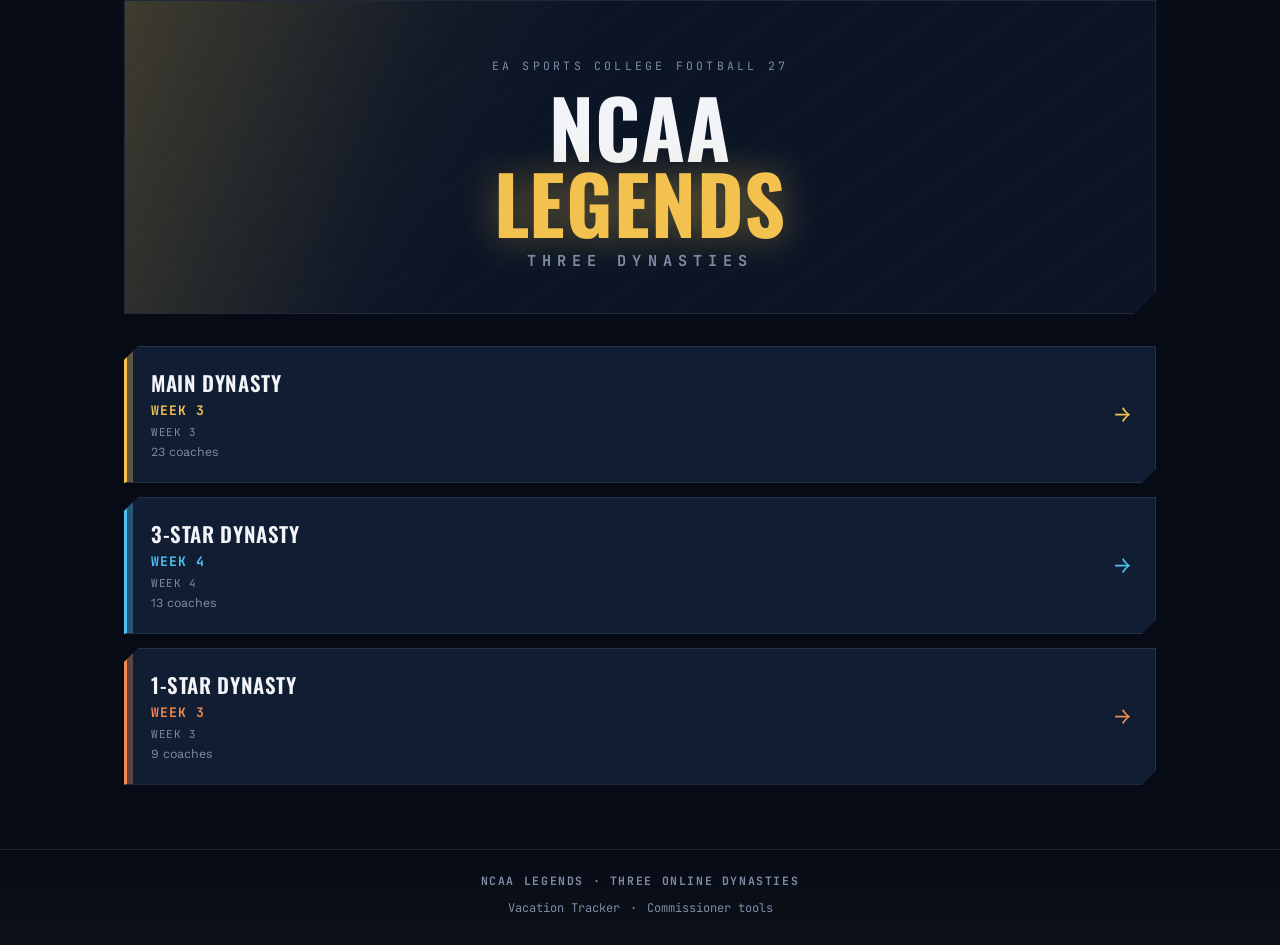
==== commit 61138490: "inactive coach logic" ====
--- a/index.html
+++ b/index.html
@@ -103,7 +103,18 @@
 }
 
 function cardHtml(meta, data, failed) {
-  const coaches = failed ? null : (data.COACHES || []).length;
+  /* Coaches actually playing, which is not the length of the array.
+     A roster entry sticks around after someone leaves so their games
+     keep resolving — `active: false` for a coach holding a spot,
+     `departedAfterWeek` for one who quit mid-season. Both are off the
+     roster grid inside the league, so counting them here would make
+     this card disagree with the page it links to. Same rule as
+     ROSTER in script.js. */
+  const coaches = failed
+    ? null
+    : (data.COACHES || []).filter(
+        (c) => c.active !== false && c.departedAfterWeek == null
+      ).length;
   const week = failed ? "Unavailable" : weekLabel(data.SEASON.currentWeek);
   const status = failed ? "" : (data.SEASON.statusLine || "");
 
--- a/style.css
+++ b/style.css
@@ -841,54 +841,6 @@
 .game-card.is-live .gc-foot { color: var(--crimson); font-weight: 700; }
 
 /* ============================================================
-   RESULTS TICKER
-   ============================================================ */
-.results-ticker {
-  list-style: none;
-  margin: 0;
-  padding: 0;
-  border-top: 1px solid var(--line);
-}
-
-.results-ticker li {
-  display: flex;
-  align-items: center;
-  gap: 12px;
-  padding: 12px 4px;
-  border-bottom: 1px solid var(--line);
-  font-family: var(--font-mono);
-  font-size: 0.9rem;
-}
-
-.results-ticker .week-chip {
-  flex: 0 0 auto;
-  font-size: 0.7rem;
-  color: var(--steel);
-  background: transparent;
-  border: 1px solid var(--line-gold);
-  padding: 2px 8px;
-  font-weight: 700;
-}
-
-.results-ticker .r-line {
-  display: flex;
-  align-items: baseline;
-  gap: 8px;
-  flex-wrap: wrap;
-}
-
-.results-ticker .r-team { color: var(--steel); }
-.results-ticker .r-team.won { color: var(--chalk); font-weight: 600; }
-.results-ticker .r-at { color: var(--steel); font-size: 0.75rem; }
-
-.results-ticker .r-score {
-  color: var(--steel);
-  font-weight: 400;
-  font-variant-numeric: tabular-nums;
-}
-.results-ticker .r-score.won { color: var(--gold); font-weight: 700; }
-
-/* ============================================================
    POLL / RANKINGS
    ============================================================ */
 .poll-list {
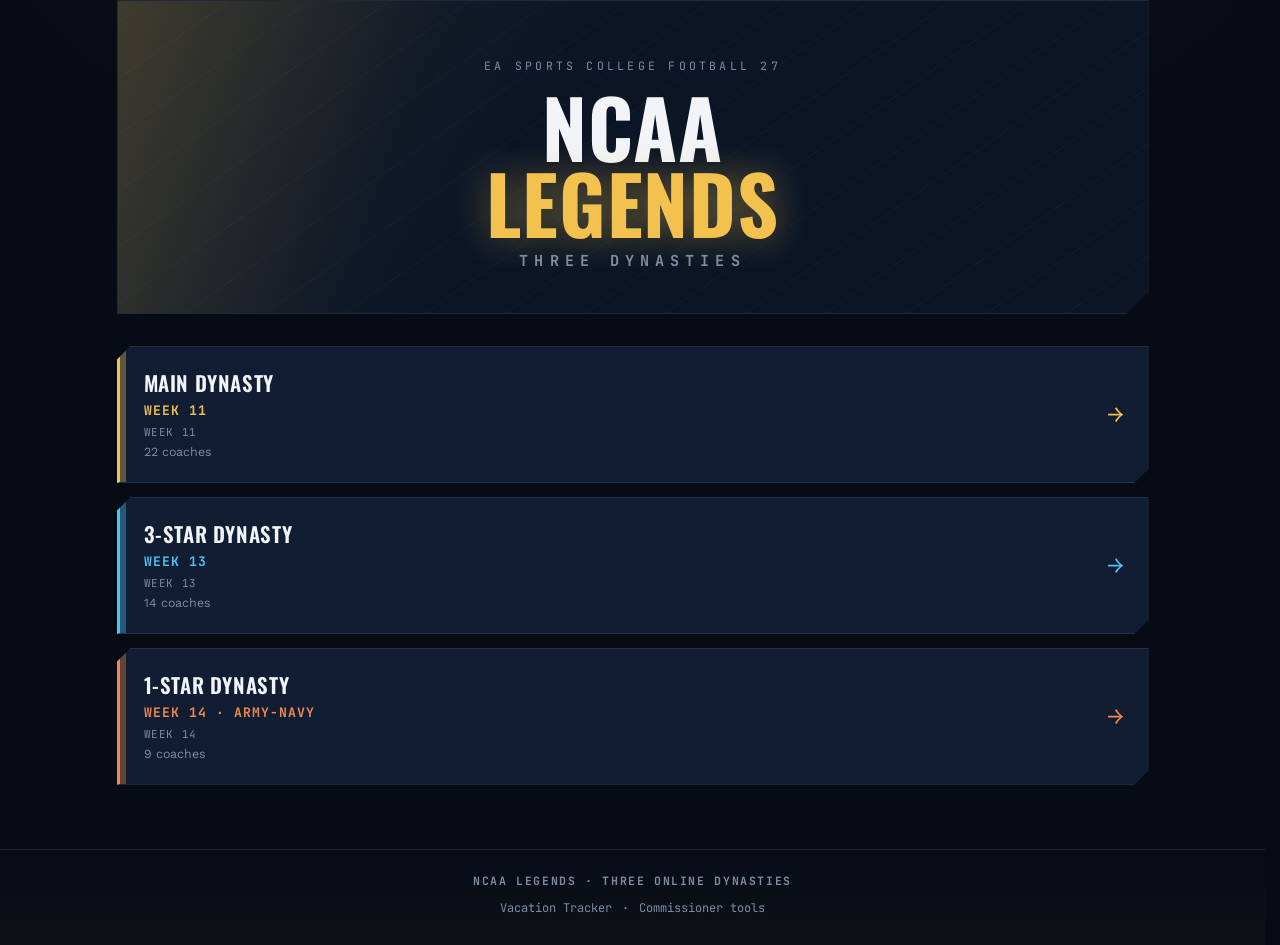
==== commit c0eacd07: "vacations to site" ====
--- a/index.html
+++ b/index.html
@@ -60,7 +60,7 @@
        own inline script and never loads it. The league pages get the
        same link from renderFooter(). -->
   <div class="footer-links">
-    <a href="https://forms.gle/DSGCUREcdYovX6pi9" target="_blank" rel="noopener noreferrer">Vacation Tracker</a>
+    <a href="vacation/">Vacation Tracker</a>
     <span class="fs-sep">&middot;</span>
     <a href="admin/">Commissioner tools</a>
   </div>
--- a/style.css
+++ b/style.css
@@ -43,6 +43,36 @@
   --font-mono: 'JetBrains Mono', monospace;
 
   --cut: 14px; /* diagonal clip amount used across panels */
+
+  /* ----------------------------------------------------------
+     MOTION — two curves, and only two.
+
+     --ease-in decelerates into place: fast off the mark, soft
+     landing. That is what "something arrived and stopped" looks
+     like, so it drives every arrival (hover on, active, open).
+
+     --ease-out is the mirror — slow start, accelerating out of
+     frame. That is "this is over, don't wait for it", so it
+     drives every departure (hover off, close, deselect).
+
+     A departure is always SHORTER than an arrival. An exit that
+     takes as long as its entrance means whatever replaces it
+     either waits, which reads as lag, or crossfades through it,
+     which reads as a smear.
+
+     The idiom throughout this file: the base rule carries the
+     leaving transition, and the :hover / .active / [open] rule
+     overrides it with the arriving one.
+     ---------------------------------------------------------- */
+  --ease-in: cubic-bezier(0.23, 1, 0.32, 1);
+  --ease-out: cubic-bezier(0.4, 0, 1, 1);
+  --dur-in: 0.22s;
+  --dur-out: 0.13s;
+
+  /* Shorthand for the common case: a tint or a small transform
+     that only needs the curve and duration swapped on arrival. */
+  --leave: var(--dur-out) var(--ease-out);
+  --arrive: var(--dur-in) var(--ease-in);
 }
 
 /* ============================================================
@@ -85,6 +115,26 @@
 
 * { box-sizing: border-box; }
 
+/* Tab panels differ in height, so switching tabs can take the page from
+   "needs a vertical scrollbar" to "doesn't" and back. On platforms with
+   classic (space-consuming) scrollbars — Windows, most Linux — that
+   changes the viewport width by ~15px and every centered element jumps
+   sideways by half that. macOS uses overlay scrollbars, which is why the
+   shift never showed up there.
+
+   Reserving the gutter permanently keeps the viewport width constant.
+   overflow-y: scroll is the fallback for browsers without
+   scrollbar-gutter (Safari < 16); it forces the track to always render,
+   achieving the same thing more bluntly. */
+html {
+  scrollbar-gutter: stable;
+  overflow-y: scroll;
+}
+
+@supports (scrollbar-gutter: stable) {
+  html { overflow-y: auto; }
+}
+
 body {
   margin: 0;
   background:
@@ -224,10 +274,13 @@
   padding: 2px 4px;
   margin: -2px -4px;
   border-radius: 3px;
-  transition: background 0.15s;
-}
-
-.league-home:hover { background: var(--gold-dim); }
+  transition: background var(--leave);
+}
+
+.league-home:hover {
+  background: var(--gold-dim);
+  transition: background var(--arrive);
+}
 
 .league-home:focus-visible {
   outline: 2px solid var(--gold);
@@ -293,10 +346,13 @@
   border-right: 3.5px solid transparent;
   border-top: 4px solid currentColor;
   opacity: 0.75;
-  transition: transform 0.15s;
-}
-
-.league-switch[open] > summary::after { transform: rotate(180deg); }
+  transition: transform var(--leave);
+}
+
+.league-switch[open] > summary::after {
+  transform: rotate(180deg);
+  transition: transform var(--arrive);
+}
 
 .league-switch > summary:focus-visible {
   outline: 2px solid var(--chalk);
@@ -335,7 +391,7 @@
   letter-spacing: 0.03em;
   text-transform: uppercase;
   border-left: 2px solid transparent;
-  transition: background 0.12s, border-color 0.12s;
+  transition: background var(--leave), border-color var(--leave);
 }
 
 .league-menu-item:hover,
@@ -343,6 +399,7 @@
   background: var(--navy);
   border-left-color: var(--team);
   outline: none;
+  transition: background var(--arrive), border-color var(--arrive);
 }
 
 /* The dot carries each league's own accent, not the current page's,
@@ -383,14 +440,46 @@
    so the diagonal edges would lose their line and only the top and
    bottom would keep one. The dark fill against the header gradient
    carries the shape on its own. */
+/* WRAPS TO A SECOND ROW rather than squeezing or scrolling.
+
+   The strip holds a variable number of tabs whose labels change
+   length at runtime — "Top 25" becomes "CFP Top 25" in week 10 — so
+   anything that makes them share a fixed width has a cliff. Three
+   alternatives were tried and rejected:
+
+     flex: 1 on each tab divided the width equally. Fine at five
+     tabs; at six it stacked "CFP TOP 25" into three lines and
+     dragged the strip's height with it.
+
+     overflow-x: auto scrolled sideways. Fine by touch, but on a
+     narrow desktop window there's no scrollbar to see and no swipe
+     to try, so the last tab is simply gone — and the last tab is
+     Pick'em, which is in the strip precisely to be seen.
+
+     A "More" menu holding the middle tabs. Correct in principle and
+     it looked wrong in practice: a dropdown panel is a heavier
+     object than the thing it replaced, and the strip stopped
+     reading as a strip.
+
+   Wrapping is the dull option and the only one with no hidden
+   state: every tab is visible at every width, and adding a seventh
+   just makes the row taller. */
 .tabs {
   display: flex;
+  flex-wrap: wrap;
   gap: 3px;
   background: var(--navy-deep);
   padding: 4px 6px;
   clip-path: polygon(10px 0, 100% 0, calc(100% - 10px) 100%, 0 100%);
-}
-
+  max-width: 100%;
+}
+
+/* Most tabs are <button> — they switch a panel on this page. One is
+   an <a>, because Pick'em is a different page rather than a panel.
+   Both need to look identical, so this rule has to survive being put
+   on an anchor: text-decoration is reset here (nothing else does it
+   globally), and the .tab-btn class already outranks `a { color:
+   var(--gold) }` on specificity, so the colour needs no help. */
 .tab-btn {
   padding: 9px 18px;
   font-family: var(--font-display);
@@ -399,8 +488,19 @@
   letter-spacing: 0.05em;
   text-transform: uppercase;
   color: var(--steel);
+  text-decoration: none;
+  /* Never break a label. "CFP TOP 25" wrapping to three stacked
+     lines is what a shrunk flex item does by default, and it drags
+     the whole strip's height with it. */
+  white-space: nowrap;
+  flex: 0 0 auto;
   clip-path: polygon(8px 0, 100% 0, calc(100% - 8px) 100%, 0 100%);
-  transition: color 0.15s, background 0.15s;
+  transition: color var(--leave), background var(--leave);
+}
+
+.tab-btn:hover,
+.tab-btn.active {
+  transition: color var(--arrive), background var(--arrive);
 }
 
 .tab-btn:hover { color: var(--chalk); }
@@ -408,6 +508,100 @@
 .tab-btn.active {
   background: linear-gradient(180deg, var(--gold-bright), var(--gold));
   color: var(--navy-deep);
+}
+
+/* ============================================================
+   MOBILE TAB MENU
+   ------------------------------------------------------------
+   Wraps the same <nav class="tabs"> with a hamburger <button> that
+   only appears below 560px. Deliberately NOT a <details>: recent
+   Chrome renders details content through an internal
+   ::details-content pseudo-element for its open/close animation,
+   and a plain child selector like `.tabs-menu > .tabs` can no
+   longer force that pseudo-element open regardless of specificity —
+   which is exactly what happened here first (tabs vanished on
+   desktop too). A real button with a JS-toggled .open class has no
+   such internal state to fight. script.js's setupTabsMenu() wires
+   the click, plus outside-click and Escape to close.
+
+   Desktop needs nothing special: .tabs is a plain nav with its own
+   `display: flex` from the base .tabs rule above, so it just renders
+   normally; only the mobile media query below ever hides it.
+   ============================================================ */
+.tabs-menu { position: relative; }
+
+.tabs-toggle {
+  display: none;
+  border: 0;
+  padding: 0;
+  cursor: pointer;
+  user-select: none;
+  align-items: center;
+  justify-content: center;
+  width: 40px;
+  height: 34px;
+  background: var(--navy-deep);
+  clip-path: polygon(8px 0, 100% 0, calc(100% - 8px) 100%, 0 100%);
+}
+
+.tabs-toggle-bars,
+.tabs-toggle-bars::before,
+.tabs-toggle-bars::after {
+  width: 16px;
+  height: 2px;
+  background: var(--steel);
+  transition: background var(--leave);
+}
+.tabs-toggle-bars {
+  position: relative;
+}
+.tabs-toggle-bars::before,
+.tabs-toggle-bars::after {
+  content: "";
+  position: absolute;
+  left: 0;
+}
+.tabs-toggle-bars::before { top: -5px; }
+.tabs-toggle-bars::after { top: 5px; }
+
+.tabs-menu:hover .tabs-toggle-bars,
+.tabs-menu:hover .tabs-toggle-bars::before,
+.tabs-menu:hover .tabs-toggle-bars::after,
+.tabs-menu.open .tabs-toggle-bars,
+.tabs-menu.open .tabs-toggle-bars::before,
+.tabs-menu.open .tabs-toggle-bars::after {
+  background: var(--chalk);
+  transition: background var(--arrive);
+}
+
+.tabs-toggle:focus-visible {
+  outline: 2px solid var(--gold);
+  outline-offset: 1px;
+}
+
+@media (max-width: 560px) {
+  .tabs-toggle { display: flex; }
+
+  .tabs-menu > .tabs {
+    display: none;
+    position: absolute;
+    top: calc(100% + 8px);
+    right: 0;
+    flex-direction: column;
+    flex-wrap: nowrap;
+    width: max-content;
+    max-width: calc(100vw - 32px);
+    z-index: 20;
+    box-shadow: 0 14px 34px rgba(0, 0, 0, 0.5);
+  }
+
+  .tabs-menu.open > .tabs { display: flex; }
+
+  .tabs-menu > .tabs .tab-btn {
+    text-align: left;
+    clip-path: none;
+    padding: 10px 14px;
+  }
 }
 
 /* ============================================================
@@ -702,13 +896,32 @@
   background: var(--navy-panel);
   border: 1px solid var(--line);
   border-left: 3px solid var(--steel-dim);
-  transition: border-left-color 0.15s, transform 0.15s;
-}
-
-.game-card:hover { transform: translateY(-1px); }
+  transition: border-left-color var(--leave), transform var(--leave);
+}
+
+.game-card:hover {
+  transform: translateY(-1px);
+  transition: border-left-color var(--arrive), transform var(--arrive);
+}
 
 /* Coach vs. coach — the games that actually matter to the league. */
 .game-card.is-league { border-left-color: var(--gold); }
+
+/* A championship, bowl or playoff round. The footer carries the
+   game's own name instead of the week, and the title is set in the
+   mono face so "Rose Bowl" reads as a proper noun rather than as the
+   same grey caption every other card ends with.
+
+   Deliberately no second accent colour: .is-league already owns the
+   left edge and a postseason game is almost always a league game, so
+   a competing border would only ever fight with it. */
+.game-card.is-postseason .gc-foot span:first-child {
+  font-family: var(--font-mono);
+  font-size: 0.66rem;
+  letter-spacing: 0.06em;
+  text-transform: uppercase;
+  color: var(--gold);
+}
 
 .game-card.is-live {
   border-left-color: var(--crimson);
@@ -852,19 +1065,32 @@
 
 /* 4 columns, and each row supplies exactly 4 items: the ::before
    counter plus .p-main, .p-record, .p-trend. Add an element in
-   rankingRowHtml() and you must add a column here, or rows wrap. */
+   rankingRowHtml() and you must add a column here, or rows wrap.
+   (.p-open is the exception — absolutely positioned, so it is not a
+   grid item and takes no track.)
+
+   The record column is a FIXED 36px, not auto. Every <li> is its own
+   grid, so an auto column is sized by that row's own content: "8-2"
+   gives a narrow column and "10-2" a wider one, which puts the
+   record/trend boundary in a different place on every row and makes
+   the trend arrows fail to line up down the list. 36px is the widest
+   state the box can ever hold (four mono digits at 0.85rem), so the
+   column is reserved once and the arrows form a straight edge. */
 .poll-list li {
   counter-increment: rank;
   display: grid;
-  grid-template-columns: 44px 1fr auto 48px;
+  grid-template-columns: 44px 1fr 36px 48px;
   align-items: center;
   gap: 12px;
   padding: 12px 8px;
   border-bottom: 1px solid var(--line);
-  transition: background 0.15s;
-}
-
-.poll-list li:hover { background: rgba(242, 244, 248, 0.03); }
+  transition: background var(--leave);
+}
+
+.poll-list li:hover {
+  background: rgba(242, 244, 248, 0.03);
+  transition: background var(--arrive);
+}
 
 .poll-list li::before {
   content: counter(rank);
@@ -889,6 +1115,45 @@
 .poll-list .p-text { min-width: 0; }
 .poll-list .p-team { font-weight: 600; display: block; }
 .poll-list .p-coach { font-size: 0.8rem; color: var(--steel); display: block; }
+
+/* THE WHOLE ROW IS A CLICK TARGET, without the row being a button —
+   the same treatment as .r-open on the roster cards, for the same
+   reason: a <button> wrapping the row's contents would bury the logo,
+   record and trend arrow inside one control.
+
+   `inset: 0` on a positioned ancestor, and the <li> is only relative
+   when it actually has an opener. Absolutely positioned children are
+   not grid items, so this claims none of the four columns. */
+.poll-list li.is-clickable { position: relative; cursor: pointer; }
+
+.p-open {
+  position: absolute;
+  inset: 0;
+  z-index: 1;
+  appearance: none;
+  border: 0;
+  padding: 0;
+  background: none;
+  cursor: pointer;
+  /* No visible box of its own — the row is the affordance. */
+  font: inherit;
+  color: inherit;
+}
+
+/* The hover tint already lives on .poll-list li:hover, so the row
+   responds on its own. This just brings the coach name up to full
+   contrast with it, so the row reads as one live target rather than
+   a tinted band with dim text. */
+.poll-list li.is-clickable:hover .p-coach { color: var(--chalk); }
+
+/* Focus ring on the ROW, not the invisible button — a ring around a
+   zero-content button would be drawn in the wrong place. */
+.p-open:focus { outline: none; }
+.p-open:focus-visible { outline: none; }
+.poll-list li:has(.p-open:focus-visible) {
+  outline: 2px solid var(--gold);
+  outline-offset: -2px;
+}
 .poll-list .p-record {
   font-family: var(--font-mono);
   color: var(--steel);
@@ -918,10 +1183,10 @@
   border-bottom: none;
 }
 
-/* Full Power Rankings tab only: an L10 record + a right-aligned Score
+/* Full Power Rankings tab only: an L5 record + a right-aligned Score
    column, plus a column header. The Home preview keeps the compact
    4-column layout (no score). */
-#full-rankings li { grid-template-columns: 44px 1fr auto 48px 56px; }
+#full-rankings li { grid-template-columns: 44px 1fr 36px 48px 56px; }
 #full-rankings .p-score {
   font-family: var(--font-mono);
   font-weight: 600;
@@ -988,7 +1253,11 @@
 
 .t25-row {
   display: grid;
-  grid-template-columns: 30px 34px 1fr auto 40px;
+  /* Record is a fixed 42px rather than auto for the same reason the
+     Power Rankings row reserves its record column: an auto column is
+     sized per-row, so "10-2" and "9-3" push the trend arrows to two
+     different x-positions and the right edge of the poll frays. */
+  grid-template-columns: 30px 34px 1fr 42px 40px;
   align-items: center;
   gap: 10px;
   padding: 8px;
@@ -1181,7 +1450,7 @@
   border: 1px solid var(--line);
   padding: 18px;
   clip-path: polygon(0 0, 100% 0, 100% 100%, 12px 100%, 0 calc(100% - 12px));
-  transition: background 0.15s, transform 0.15s;
+  transition: background var(--leave), transform var(--leave);
 }
 
 /* Team color as a ring around the logo. Far more legible than a 3px
@@ -1257,9 +1526,12 @@
   background: var(--twitch);
   padding: 6px 12px;
   text-decoration: none;
-  transition: background 0.15s;
-}
-.twitch-link:hover { background: var(--twitch-bright); }
+  transition: background var(--leave);
+}
+.twitch-link:hover {
+  background: var(--twitch-bright);
+  transition: background var(--arrive);
+}
 
 .no-stream {
   font-family: var(--font-mono);
@@ -1388,9 +1660,12 @@
   background: #e02b3c;
   padding: 6px 11px;
   text-decoration: none;
-  transition: background 0.15s;
-}
-.live-card-btn:hover { background: #f2404f; }
+  transition: background var(--leave);
+}
+.live-card-btn:hover {
+  background: #f2404f;
+  transition: background var(--arrive);
+}
 
 /* A live card earns a red edge — the badge alone is easy to miss in
    a grid of 24.
@@ -1505,9 +1780,12 @@
   line-height: 1;
   padding: 0 2px;
   cursor: pointer;
-  transition: color 0.15s;
-}
-.cm-close:hover { color: var(--chalk); }
+  transition: color var(--leave);
+}
+.cm-close:hover {
+  color: var(--chalk);
+  transition: color var(--arrive);
+}
 
 /* --- achievements ---
    Rendered only when a coach has at least one. An empty trophy row
@@ -1524,6 +1802,18 @@
 .cm-ach-nat  { background: #fac775; color: #412402; }
 .cm-ach-conf { background: #9fe1cb; color: #04342c; }
 .cm-ach-cfp  { background: #b5d4f4; color: #042c53; }
+
+/* The years, inside the chip and after a hairline. Inherits the
+   chip's ink at reduced opacity rather than taking a colour of its
+   own, so one rule works on all three backgrounds and no fourth
+   value has to be kept in contrast with them. */
+.cm-ach-yrs {
+  margin-left: 6px;
+  padding-left: 6px;
+  border-left: 1px solid currentColor;
+  opacity: 0.72;
+  font-weight: 400;
+}
 
 /* --- stat grid ---
    1px gap over a lined background draws the hairlines, so no
@@ -1558,6 +1848,33 @@
    that token is for borders only. */
 .cm-stat-value.is-empty { color: var(--steel); }
 
+/* --- PF / PA total <-> average toggle ---
+   The tile IS the control, so it strips the button defaults and
+   matches .cm-stat exactly; only the pointer, the swap glyph and the
+   hover panel say it's clickable. */
+button.cm-stat-toggle {
+  display: block;
+  width: 100%;
+  border: 0;
+  margin: 0;
+  font: inherit;
+  color: inherit;
+  text-align: left;
+  cursor: pointer;
+  -webkit-appearance: none;
+  appearance: none;
+}
+.cm-stat-toggle .cm-stat-label {
+  display: flex;
+  align-items: center;
+  gap: 5px;
+}
+.cm-stat-swap { font-size: 0.8em; transition: color 0.15s ease; }
+.cm-stat-toggle:hover { background: var(--navy-panel); }
+.cm-stat-toggle:hover .cm-stat-swap,
+.cm-stat-toggle:focus-visible .cm-stat-swap { color: var(--gold); }
+.cm-stat-toggle:focus-visible { outline: 2px solid var(--gold); outline-offset: -2px; }
+
 /* --- head-to-head list --- */
 .cm-section {
   font-family: var(--font-mono);
@@ -1606,6 +1923,52 @@
    signal, never the only one. */
 .cm-res.win  { color: var(--win); }
 .cm-res.loss { color: var(--crimson); }
+/* --- last-5 rows (the card as opened from the poll) --- */
+
+/* The opponent's AP rank in the week the game was played — the
+   strength-of-schedule input, shown so a good win reads as a good
+   win. Absent entirely for unranked opponents rather than shown as
+   "#26": 26 is the engine's sentinel for "no poll entry", not a
+   rank anyone held. */
+.cm-opprank {
+  font-family: var(--font-mono);
+  font-size: 0.66rem;
+  color: var(--gold);
+}
+
+/* Each game's exact share of the power score. Fixed width and
+   tabular figures so the column reads as a column — this is a set of
+   numbers meant to be added up by eye against the total below it. */
+.cm-pts {
+  font-family: var(--font-mono);
+  font-size: 0.78rem;
+  font-variant-numeric: tabular-nums;
+  flex: none;
+  min-width: 48px;
+  text-align: right;
+  color: var(--steel);
+}
+.cm-pts.win { color: var(--win); }
+.cm-pts.loss { color: var(--crimson); }
+
+/* The sum. Heavier line above it and no logo, so it reads as the
+   total of the column rather than one more game. */
+.cm-total {
+  border-top: 1px solid var(--steel);
+  color: var(--chalk);
+}
+.cm-total .cm-row-team {
+  font-family: var(--font-mono);
+  font-size: 0.63rem;
+  letter-spacing: 0.09em;
+  text-transform: uppercase;
+  color: var(--steel);
+}
+.cm-total .cm-pts {
+  color: var(--gold);
+  font-size: 0.9rem;
+}
+
 .cm-sim {
   border: 1px solid var(--line);
   padding: 1px 4px;
@@ -1681,7 +2044,12 @@
   text-transform: uppercase;
   color: var(--steel);
   clip-path: polygon(8px 0, 100% 0, calc(100% - 8px) 100%, 0 100%);
-  transition: color 0.15s, background 0.15s;
+  transition: color var(--leave), background var(--leave);
+}
+
+.sched-toggle-btn:hover,
+.sched-toggle-btn.active {
+  transition: color var(--arrive), background var(--arrive);
 }
 
 .sched-toggle-btn:hover { color: var(--chalk); }
@@ -1745,10 +2113,13 @@
   border-left: 3px solid var(--steel-dim);
   padding: 14px 16px;
   margin-bottom: 10px;
-  transition: background 0.15s;
-}
-
-.week-game-row:hover { background: #13233d; }
+  transition: background var(--leave);
+}
+
+.week-game-row:hover {
+  background: #13233d;
+  transition: background var(--arrive);
+}
 
 .week-game-row.is-league {
   border-left-color: var(--gold);
@@ -1931,6 +2302,17 @@
   color: var(--chalk);
   text-transform: uppercase;
   font-size: 0.85rem;
+}
+
+/* On a postseason row the first cell holds the game's NAME rather
+   than "Week 17", and a bowl name is much longer than a week number.
+   Wrapping is allowed and the type drops, so "National Championship"
+   fits the column instead of pushing the whole row wide. */
+.team-sched-row.is-postseason .tsr-week {
+  white-space: normal;
+  font-size: 0.7rem;
+  line-height: 1.2;
+  color: var(--gold);
 }
 
 .tsr-loc {
@@ -2075,9 +2457,13 @@
 .footer-links a {
   color: var(--steel);
   text-decoration: none;
-  transition: color 0.15s;
-}
-.footer-links a:hover { color: var(--gold); text-decoration: underline; }
+  transition: color var(--leave);
+}
+.footer-links a:hover {
+  color: var(--gold);
+  text-decoration: underline;
+  transition: color var(--arrive);
+}
 
 /* ============================================================
    RESPONSIVE
@@ -2085,7 +2471,15 @@
 @media (max-width: 560px) {
   main { padding: 24px 16px 64px; }
   .jumbo-number { font-size: 4rem; }
-  .header-inner { flex-direction: column; align-items: flex-start; gap: 12px; }
+  /* Row, not column: the hamburger replaces the wrapping tab strip
+     that used to force the header onto two lines. */
+  .header-inner { flex-wrap: nowrap; align-items: center; gap: 12px; }
+  .league-mark { flex: 1 1 auto; min-width: 0; }
+  .league-name {
+    overflow: hidden;
+    text-overflow: ellipsis;
+    white-space: nowrap;
+  }
   .hero { padding: 44px 18px 32px; }
 
   /* Hiding .p-record drops the row to 3 items, matching 3 columns. */
@@ -2096,10 +2490,7 @@
   /* The full rankings tab keeps its Score column on mobile (record
      drops, like the rows above). */
   #full-rankings li { grid-template-columns: 28px 1fr 38px 50px; }
-  #full-rankings .poll-head .ph-l10 { display: none; }
-
-  .tabs { width: 100%; }
-  .tab-btn { flex: 1; padding: 9px 4px; text-align: center; }
+  #full-rankings .poll-head .ph-l5 { display: none; }
 
   .game-grid { grid-template-columns: 1fr; }
   .week-game-row { gap: 8px; }
@@ -2113,7 +2504,27 @@
 /* Reduced motion */
 @media (prefers-reduced-motion: reduce) {
   * { transition: none !important; scroll-behavior: auto !important; }
-  .ticker-track { animation: none; }
+
+  /* The ticker is the one place where "turn the animation off" used
+     to delete information rather than just skip the trip. The track
+     is a nowrap inline-flex inside an overflow:hidden band, so
+     stopping the scroll froze it at translateX(0) and everything
+     past the first screen-width became permanently unreachable.
+
+     So it stops looping and becomes a real scroll container instead.
+     renderTicker() cooperates by rendering a single copy of the
+     segments in this mode rather than the two identical halves the
+     -50% loop needs, so the content doesn't read as duplicated. */
+  .ticker {
+    overflow-x: auto;
+    scrollbar-width: thin;
+    scrollbar-color: var(--steel-dim) transparent;
+    -webkit-overflow-scrolling: touch;
+  }
+  .ticker-track {
+    animation: none;
+    will-change: auto;
+  }
   .status-dot { animation: none; }
   .live-dot { animation: none; }
   .live-now-dot { animation: none; }
@@ -2121,10 +2532,30 @@
   .coach-modal::backdrop { backdrop-filter: none; }
 }
 
-/* Focus visibility */
+/* Focus visibility.
+
+   The default ring is the league accent on a dark surface. The two
+   selected-tab states are the exception: they fill with that same
+   accent as a gradient, so an accent ring on top of them is gold on
+   gold and effectively invisible. Those flip to chalk, which is the
+   "element is the ring" case — the ring reads against the fill, not
+   against the page. */
 button:focus-visible, a:focus-visible {
   outline: 2px solid var(--gold);
   outline-offset: 2px;
+}
+
+.tab-btn.active:focus-visible,
+.sched-toggle-btn.active:focus-visible {
+  outline-color: var(--chalk);
+  outline-offset: 1px;
+}
+
+/* The ticker only takes focus under reduced motion, where it becomes
+   a scroll container (see the reduced-motion block above). */
+.ticker:focus-visible {
+  outline: 2px solid var(--gold);
+  outline-offset: -2px;
 }
 
 /* ============================================================
@@ -2158,12 +2589,13 @@
   color: inherit;
   padding: 0;
   clip-path: polygon(var(--cut) 0, 100% 0, 100% calc(100% - var(--cut)), calc(100% - var(--cut)) 100%, 0 100%, 0 var(--cut));
-  transition: background 0.15s, transform 0.15s;
+  transition: background var(--leave), transform var(--leave);
 }
 
 .picker-card:hover {
   background: #16263f;
   transform: translateX(3px);
+  transition: background var(--arrive), transform var(--arrive);
 }
 
 .picker-card:focus-visible {
@@ -2230,3 +2662,620 @@
 @media (min-width: 720px) {
   .picker-grid { grid-template-columns: 1fr; }
 }
+
+/* ============================================================
+   CFP BRACKET
+   ------------------------------------------------------------
+   A real tree. Every box sits on one shared row grid, exactly
+   halfway between the two boxes that feed it, and the connector
+   lines are drawn from that geometry rather than measured after
+   the fact.
+
+   THE GRID IS MEASURED IN HALF-SLOTS (--row). A box spans two rows,
+   so "centred between two boxes" is a whole number of rows instead
+   of a fraction, and every position in script.js is an integer. One
+   consequence worth knowing: the vertical pitch between two adjacent
+   grid positions is --row + --vgap, which is what --drop counts in.
+
+   THE LINES ARE PSEUDO-ELEMENTS, not SVG and not JS. A box that
+   receives draws the elbow in the gutter to its left (::before); a
+   box that feeds draws a stub to its right (::after). Because a box
+   is always exactly midway between its two feeders, ONE symmetric
+   bracket centred on it lands on both — the only variable is its
+   height, which is 2 x --drop.
+
+   Nothing is measured after layout, so a long team name, a wrapped
+   line or a late-loading font cannot knock the lines out of true.
+   ============================================================ */
+/* The measurements the whole tree is built from. Declared on the
+   grid as well as the wrapper so the bracket survives being lifted
+   out of its wrapper — into a preview page, a screenshot harness,
+   anywhere. A tree whose connector lines silently vanish because an
+   ancestor went missing is a bad way to find that out. */
+.cfp-bracket-wrap,
+.cfp-bracket-grid {
+  /* One HALF-slot. A box spans two of these, so a box is 2 x --row
+     tall in grid terms and --row is the distance between a box and
+     the one half a step below it. */
+  --row: 38px;
+  /* What a box actually draws at. Deliberately shorter than its
+     2-row slot: the difference IS the air between boxes, and
+     decoupling the two means spacing can be tuned without moving a
+     single line or breaking the centring. */
+  --node-h: 50px;
+  --gut: 34px;
+  --pitch: var(--row);
+  /* The box's left accent bar. The connector needs it because
+     absolute offsets resolve against the PADDING box, not the border
+     box — the 4px seam between the elbow and its feeder was exactly
+     this being unaccounted for. */
+  --nb: 3px;
+}
+.cfp-bracket-wrap { margin: 0 0 34px; }
+.cfp-bracket-wrap[hidden] { display: none; }
+
+.cfp-head { margin-bottom: 6px; }
+.cfp-head .section-tag.is-projected {
+  color: var(--gold);
+  border-color: var(--line-gold);
+}
+
+.cfp-note {
+  margin: 0 0 16px;
+  color: var(--steel);
+  font-size: 0.82rem;
+  line-height: 1.5;
+}
+.cfp-note .cfp-auto { font-size: 0.78rem; }
+
+/* Horizontal scroll is the fallback, not the intent — on a wide
+   screen the whole bracket fits and this does nothing. A tree can't
+   reflow to one column the way a list can, so on a phone it scrolls. */
+.cfp-bracket-scroll {
+  overflow-x: auto;
+  overflow-y: hidden;
+  -webkit-overflow-scrolling: touch;
+  padding: 2px 2px 10px;
+  scrollbar-width: thin;
+}
+
+.cfp-bracket-grid {
+  display: grid;
+  grid-template-columns: repeat(4, 202px);
+  /* Row 1 is the round headings; every row after it is one half-slot.
+     grid-auto-rows rather than repeat(N, ...) because repeat()'s count
+     has to be a literal — it cannot read a custom property — so the
+     row count stays a fact about the 12-team bracket in script.js and
+     never has to be restated here. */
+  grid-template-rows: auto;
+  grid-auto-rows: var(--row);
+  column-gap: var(--gut);
+  row-gap: 0;
+  width: max-content;
+}
+.cfp-bracket-grid.has-champ { grid-template-columns: repeat(4, 202px) 182px; }
+
+.cfp-col-head {
+  grid-row: 1;
+  font-family: var(--font-display);
+  font-size: 0.72rem;
+  font-weight: 600;
+  letter-spacing: 0.14em;
+  text-transform: uppercase;
+  color: var(--gold);
+  padding-bottom: 6px;
+  margin-bottom: 6px;
+  border-bottom: 1px solid var(--line-gold);
+}
+
+/* ------------------------------------------------------------
+   A BOX
+   ------------------------------------------------------------ */
+.cfp-node {
+  position: relative;
+  /* Centred in its two-row slot, so the gap above and below is equal
+     and every box's centre still lands exactly on its grid position —
+     which is what the connector lines are drawn against. */
+  align-self: center;
+  min-height: var(--node-h);
+  display: grid;
+  grid-template-columns: 20px 34px minmax(0, 1fr) auto auto;
+  align-items: center;
+  gap: 6px;
+  padding: 6px 8px;
+  background: var(--navy-panel);
+  border: 1px solid var(--line);
+  border-left: 3px solid transparent;
+  border-radius: 3px;
+}
+
+/* PAINTED IN THE SCHOOL'S COLOUR, like the game's own bracket.
+   --fill and --ink are set inline per box; --ink is computed from
+   --fill's contrast rather than stored, so a pale primary (Colorado
+   gold, Carolina blue) gets dark text without anyone maintaining a
+   second column. The border darkens the fill's own edge instead of
+   using --line, which would read as a grey halo on a saturated box. */
+.cfp-node.has-fill {
+  background: var(--fill);
+  border-color: rgba(0, 0, 0, 0.4);
+  color: var(--ink);
+}
+.cfp-node.has-fill .cfp-team,
+.cfp-node.has-fill .cfp-seed { color: var(--ink); }
+.cfp-node.has-fill .cfp-record { color: var(--ink); opacity: 0.7; }
+
+/* Two colours on one box, on purpose: the fill says which school,
+   the left bar says one of ours. The bar keeps the roster accent —
+   brightened for exactly this job — so it stays visible against a
+   fill it has no relationship to. */
+.cfp-node.is-coach { border-left-color: var(--team); }
+.cfp-node.is-coach .cfp-team { font-weight: 700; }
+
+.cfp-seed {
+  font-family: var(--font-mono);
+  font-size: 0.78rem;
+  font-weight: 700;
+  color: var(--steel);
+  text-align: center;
+}
+
+/* A pale chip under the logo. ESPN marks are drawn to sit on white,
+   and a good half of them disappear against their own school's
+   primary — a dark navy logo on a dark navy box. The chip is what
+   the in-game bracket does too.
+
+   Same 34px and same 11% inset as the Top 25 row's chip, deliberately:
+   a mark that reads clearly in the poll should read clearly in the
+   bracket, and two different sizes for the same asset is two things
+   to keep in step. Inset on the IMAGE rather than padding on the
+   chip, so the circle stays a full 34px and only the artwork sits in
+   from the edge. */
+.cfp-logo {
+  position: relative;
+  width: 34px;
+  height: 34px;
+  display: grid;
+  place-items: center;
+  border-radius: 50%;
+  background: rgba(242, 244, 248, 0.94);
+  overflow: hidden;
+}
+.cfp-logo img {
+  position: absolute;
+  inset: 0;
+  width: 100%;
+  height: 100%;
+  object-fit: contain;
+  padding: 11%;
+  box-sizing: border-box;
+}
+.cfp-mono {
+  font-family: var(--font-display);
+  font-size: 0.7rem;
+  font-weight: 700;
+  /* Dark, because the monogram sits on the pale chip, not on the
+     box — it's the stand-in for a logo, not a piece of the fill. */
+  color: var(--navy-deep);
+}
+.cfp-logo:has(img) .cfp-mono { visibility: hidden; }
+
+.cfp-who { min-width: 0; }
+.cfp-team {
+  display: block;
+  font-family: var(--font-display);
+  font-size: 0.84rem;
+  font-weight: 600;
+  letter-spacing: 0.02em;
+  color: var(--steel);
+  white-space: nowrap;
+  overflow: hidden;
+  text-overflow: ellipsis;
+}
+/* A pill, same idea as .t25-coach on the poll rows — it's the same
+   "this is one of ours" marker. NOT the same background, though:
+   .t25-coach's gold-dim tint sits on the page's own navy, which is
+   always dark, so a 14% gold wash reads fine. A bracket box's fill is
+   an arbitrary team colour (Colorado's is itself gold-ish), and that
+   same tint over a light or same-hued fill goes gold-on-gold —
+   exactly the "hard to see" problem this replaces.
+
+   So the chip gets a SOLID dark background instead of a tint, in the
+   page's own navy rather than anything derived from the fill. Bright
+   accent text on dark navy is the site's default pairing everywhere
+   else, so it's already proven to read — the chip just carries its
+   own little patch of "everywhere else" onto a box that would
+   otherwise fight it. */
+.cfp-coach {
+  display: inline-block;
+  margin-top: 2px;
+  max-width: 100%;
+  padding: 1px 7px;
+  border-radius: 999px;
+  background: rgba(6, 11, 22, 0.82);
+  border: 1px solid var(--line-gold);
+  box-shadow: 0 1px 3px rgba(0, 0, 0, 0.35);
+  color: var(--gold-bright);
+  font-family: var(--font-mono);
+  font-size: 0.6rem;
+  font-weight: 700;
+  line-height: 1.5;
+  white-space: nowrap;
+  overflow: hidden;
+  text-overflow: ellipsis;
+  vertical-align: top;
+}
+.cfp-record {
+  font-family: var(--font-mono);
+  font-size: 0.66rem;
+  color: var(--steel-dim);
+}
+/* Only on a team's first box — see cfpNodeHtml(). */
+.cfp-auto { color: var(--gold); font-size: 0.66rem; }
+
+/* An empty box is a real part of the bracket, not a missing one — it
+   says "whoever wins the game to my left". Dashed fill, same size as
+   a filled box, so the tree doesn't reflow as results land. */
+.cfp-node.is-tbd {
+  grid-template-columns: minmax(0, 1fr);
+  background: repeating-linear-gradient(
+    45deg,
+    transparent 0 6px,
+    rgba(242, 244, 248, 0.03) 6px 12px
+  );
+  border-style: dashed;
+  border-left-style: solid;
+}
+.cfp-tbd {
+  font-family: var(--font-mono);
+  font-size: 0.62rem;
+  letter-spacing: 0.04em;
+  color: var(--steel-dim);
+  white-space: nowrap;
+  overflow: hidden;
+  text-overflow: ellipsis;
+}
+
+/* ------------------------------------------------------------
+   THE LINES
+   ------------------------------------------------------------
+   ONE ELEMENT PER JOIN. A box that receives draws the whole elbow:
+   a rectangle spanning the full gutter to its left, centred on
+   itself, 2 x --drop tall so its top and bottom edges land exactly
+   on the centre lines of the two boxes feeding it. Three of its four
+   borders are drawn — the two horizontal runs and the vertical that
+   joins them — and that is the entire connector.
+
+   It used to be two elements meeting in the middle of the gutter,
+   which is where the visible seam came from: `right: 100%` resolves
+   against the PADDING box, so each half started 1-3px off from where
+   its arithmetic said, and the halves missed each other by 4px. One
+   element can't have a seam, so this is the fix rather than nudging
+   the two numbers until they touch.
+
+   --nb shifts the elbow left by the box's accent bar, putting the
+   vertical exactly on the box's outer edge instead of on top of the
+   bar. Nothing is measured after layout, so a long team name or a
+   late-loading font can't knock it out of true.
+   ------------------------------------------------------------ */
+.cfp-node.has-in::before {
+  content: "";
+  position: absolute;
+  pointer-events: none;
+  right: calc(100% + var(--nb));
+  top: 50%;
+  width: var(--gut);
+  height: calc(2 * var(--drop) * var(--pitch));
+  transform: translateY(-50%);
+  border: 0 solid var(--steel-dim);
+  border-top-width: 1px;
+  border-bottom-width: 1px;
+  border-right-width: 1px;
+}
+
+/* ------------------------------------------------------------
+   GAME NAMES
+   ------------------------------------------------------------
+   A grid item, not a child of a box, so it can sit exactly between
+   the two boxes playing the game rather than beside one of them. It
+   lands in the empty middle of the elbow — clear of both horizontal
+   runs — so no background knockout is needed and the lines stay
+   unbroken behind nothing.
+   ------------------------------------------------------------ */
+.cfp-bowl {
+  align-self: center;
+  justify-self: center;
+  max-width: 100%;
+  font-family: var(--font-mono);
+  font-size: 0.6rem;
+  font-weight: 700;
+  letter-spacing: 0.1em;
+  text-transform: uppercase;
+  color: var(--gold);
+  white-space: nowrap;
+  overflow: hidden;
+  text-overflow: ellipsis;
+}
+
+/* ------------------------------------------------------------
+   CHAMPION
+   ------------------------------------------------------------ */
+.cfp-node.is-champ {
+  border-color: var(--line-gold);
+  border-left-color: var(--gold);
+  background: var(--gold-dim);
+}
+.cfp-node.is-champ .cfp-team { color: var(--chalk); }
+.cfp-node.is-champ::before { border-color: var(--line-gold); }
+
+.cfp-site {
+  margin-top: 4px;
+  font-family: var(--font-mono);
+  font-size: 0.64rem;
+  letter-spacing: 0.08em;
+  text-transform: uppercase;
+  color: var(--steel-dim);
+}
+
+/* ============================================================
+   VACATION TRACKER  (/vacation/)
+   ------------------------------------------------------------
+   One page, so everything here is prefixed .vac-. It leans on the
+   picker page's shell (.picker-page, .hero) rather than inventing
+   a second layout, and on the same panel/clip idiom as the roster
+   and schedule cards so the page reads as part of the site rather
+   than as a form bolted onto it.
+
+   The accent stays gold. This is the one page that belongs to all
+   three dynasties at once — a vacation is a fact about a person,
+   not about a league — so colouring it in any league's accent
+   would be saying something untrue.
+   ============================================================ */
+.vac-intro {
+  max-width: 62ch;
+  margin: 28px auto 0;
+  text-align: center;
+  color: var(--steel);
+  font-size: 0.95rem;
+}
+
+.vac-section { margin-top: 44px; }
+
+.vac-h {
+  font-family: var(--font-display);
+  font-size: 1.05rem;
+  font-weight: 600;
+  letter-spacing: 0.12em;
+  text-transform: uppercase;
+  color: var(--gold);
+  margin: 0 0 14px;
+  padding-bottom: 8px;
+  border-bottom: 1px solid var(--line-gold);
+}
+
+.vac-list {
+  display: grid;
+  gap: 10px;
+}
+
+/* ------------------------------------------------------------
+   A PERSON, AND WHEN THEY'RE BACK
+   ------------------------------------------------------------
+   Three columns on a wide screen, stacked on a phone. The middle
+   column is the one people came for, so it is the one that keeps
+   its emphasis at every width.
+   ------------------------------------------------------------ */
+.vac-card {
+  display: grid;
+  grid-template-columns: 1fr auto auto;
+  align-items: center;
+  gap: 16px;
+  padding: 16px 18px;
+  background: var(--navy-panel);
+  border: 1px solid var(--line);
+  border-left: 3px solid var(--steel-dim);
+  clip-path: polygon(var(--cut) 0, 100% 0, 100% calc(100% - var(--cut)), calc(100% - var(--cut)) 100%, 0 100%, 0 var(--cut));
+}
+
+/* Away RIGHT NOW is the actionable state — it's the one a
+   commissioner is checking against an unplayed game — so it gets
+   the accent edge and the upcoming ones stay quiet. */
+.vac-card-now {
+  border-left-color: var(--gold);
+  background: linear-gradient(90deg, var(--gold-dim), var(--navy-panel) 220px);
+}
+
+.vac-card-main {
+  display: flex;
+  flex-direction: column;
+  gap: 6px;
+  min-width: 0;
+}
+
+.vac-name {
+  font-family: var(--font-display);
+  font-size: 1.15rem;
+  font-weight: 600;
+  letter-spacing: 0.02em;
+  color: var(--chalk);
+}
+
+.vac-chips {
+  display: flex;
+  flex-wrap: wrap;
+  gap: 6px;
+}
+
+/* Which dynasties this person plays in. Derived from the rosters
+   at render time, never stored on the vacation — see the header of
+   /vacations.js. */
+.vac-chip {
+  font-family: var(--font-mono);
+  font-size: 0.62rem;
+  font-weight: 700;
+  letter-spacing: 0.09em;
+  text-transform: uppercase;
+  color: var(--team);
+  border: 1px solid color-mix(in srgb, var(--team) 40%, transparent);
+  background: color-mix(in srgb, var(--team) 12%, transparent);
+  padding: 2px 7px;
+}
+
+.vac-chip-none {
+  --team: var(--steel);
+  font-style: italic;
+  letter-spacing: 0.04em;
+  text-transform: none;
+}
+
+.vac-card-when {
+  display: flex;
+  flex-direction: column;
+  align-items: flex-end;
+  gap: 3px;
+  text-align: right;
+}
+
+.vac-range {
+  font-family: var(--font-mono);
+  font-size: 0.86rem;
+  font-weight: 700;
+  letter-spacing: 0.04em;
+  color: var(--chalk);
+}
+
+.vac-back {
+  font-size: 0.78rem;
+  color: var(--steel);
+}
+.vac-back strong { color: var(--gold); font-weight: 600; }
+
+/* --steel, not --steel-dim, even though this is the quietest thing
+   on the card. The note at the top of this file is explicit: dim is
+   2.4:1 and is for borders and backgrounds only, never text. */
+.vac-tail {
+  font-family: var(--font-mono);
+  font-size: 0.66rem;
+  font-weight: 700;
+  letter-spacing: 0.1em;
+  text-transform: uppercase;
+  color: var(--steel);
+  opacity: 0.75;
+  white-space: nowrap;
+}
+
+/* ------------------------------------------------------------
+   THE FORM
+   ------------------------------------------------------------ */
+.vac-form {
+  display: grid;
+  gap: 18px;
+  max-width: 560px;
+  padding: 22px;
+  background: var(--navy-panel);
+  border: 1px solid var(--line);
+  clip-path: polygon(var(--cut) 0, 100% 0, 100% calc(100% - var(--cut)), calc(100% - var(--cut)) 100%, 0 100%, 0 var(--cut));
+}
+
+.vac-field { display: grid; gap: 6px; }
+
+.vac-field label {
+  font-family: var(--font-mono);
+  font-size: 0.7rem;
+  font-weight: 700;
+  letter-spacing: 0.1em;
+  text-transform: uppercase;
+  color: var(--steel);
+}
+
+.vac-field select,
+.vac-field input {
+  font-family: var(--font-body);
+  font-size: 0.95rem;
+  color: var(--chalk);
+  background: var(--navy);
+  border: 1px solid var(--steel-dim);
+  padding: 10px 12px;
+  width: 100%;
+  /* Safari refuses to style a date input's own chrome, and the
+     default one is white-on-white against this background. */
+  color-scheme: dark;
+}
+
+.vac-field select:focus-visible,
+.vac-field input:focus-visible {
+  outline: 2px solid var(--gold);
+  outline-offset: 1px;
+  border-color: var(--gold);
+}
+
+.vac-dates {
+  display: grid;
+  grid-template-columns: 1fr 1fr;
+  gap: 14px;
+  align-items: start;
+}
+
+.vac-hint {
+  margin: 0;
+  font-size: 0.76rem;
+  color: var(--steel);
+  min-height: 1.1em;
+}
+
+.vac-submit {
+  font-family: var(--font-display);
+  font-size: 0.95rem;
+  font-weight: 600;
+  letter-spacing: 0.12em;
+  text-transform: uppercase;
+  color: var(--navy-deep);
+  background: var(--gold);
+  border: none;
+  padding: 12px 20px;
+  cursor: pointer;
+  justify-self: start;
+  transition: background var(--leave);
+}
+
+.vac-submit:hover:not(:disabled) {
+  background: var(--gold-bright);
+  transition: background var(--arrive);
+}
+
+.vac-submit:disabled { opacity: 0.5; cursor: default; }
+
+.vac-status {
+  margin: 0;
+  font-size: 0.88rem;
+  color: var(--steel);
+  min-height: 1.2em;
+}
+
+/* Nothing to say yet — collapse rather than reserve a line, which
+   otherwise leaves a visible dead band under the button for the
+   entire time the form is untouched. Once there IS a message the
+   min-height above stops the panel jumping as it changes. */
+.vac-status:empty {
+  display: none;
+}
+.vac-status.vac-bad  { color: var(--crimson); }
+.vac-status.vac-good { color: var(--win); }
+
+.vac-note {
+  max-width: 560px;
+  margin: 14px 0 0;
+  font-size: 0.8rem;
+  color: var(--steel);
+}
+
+@media (max-width: 620px) {
+  .vac-card {
+    grid-template-columns: 1fr;
+    gap: 10px;
+  }
+  .vac-card-when {
+    align-items: flex-start;
+    text-align: left;
+  }
+  .vac-dates { grid-template-columns: 1fr; }
+}
